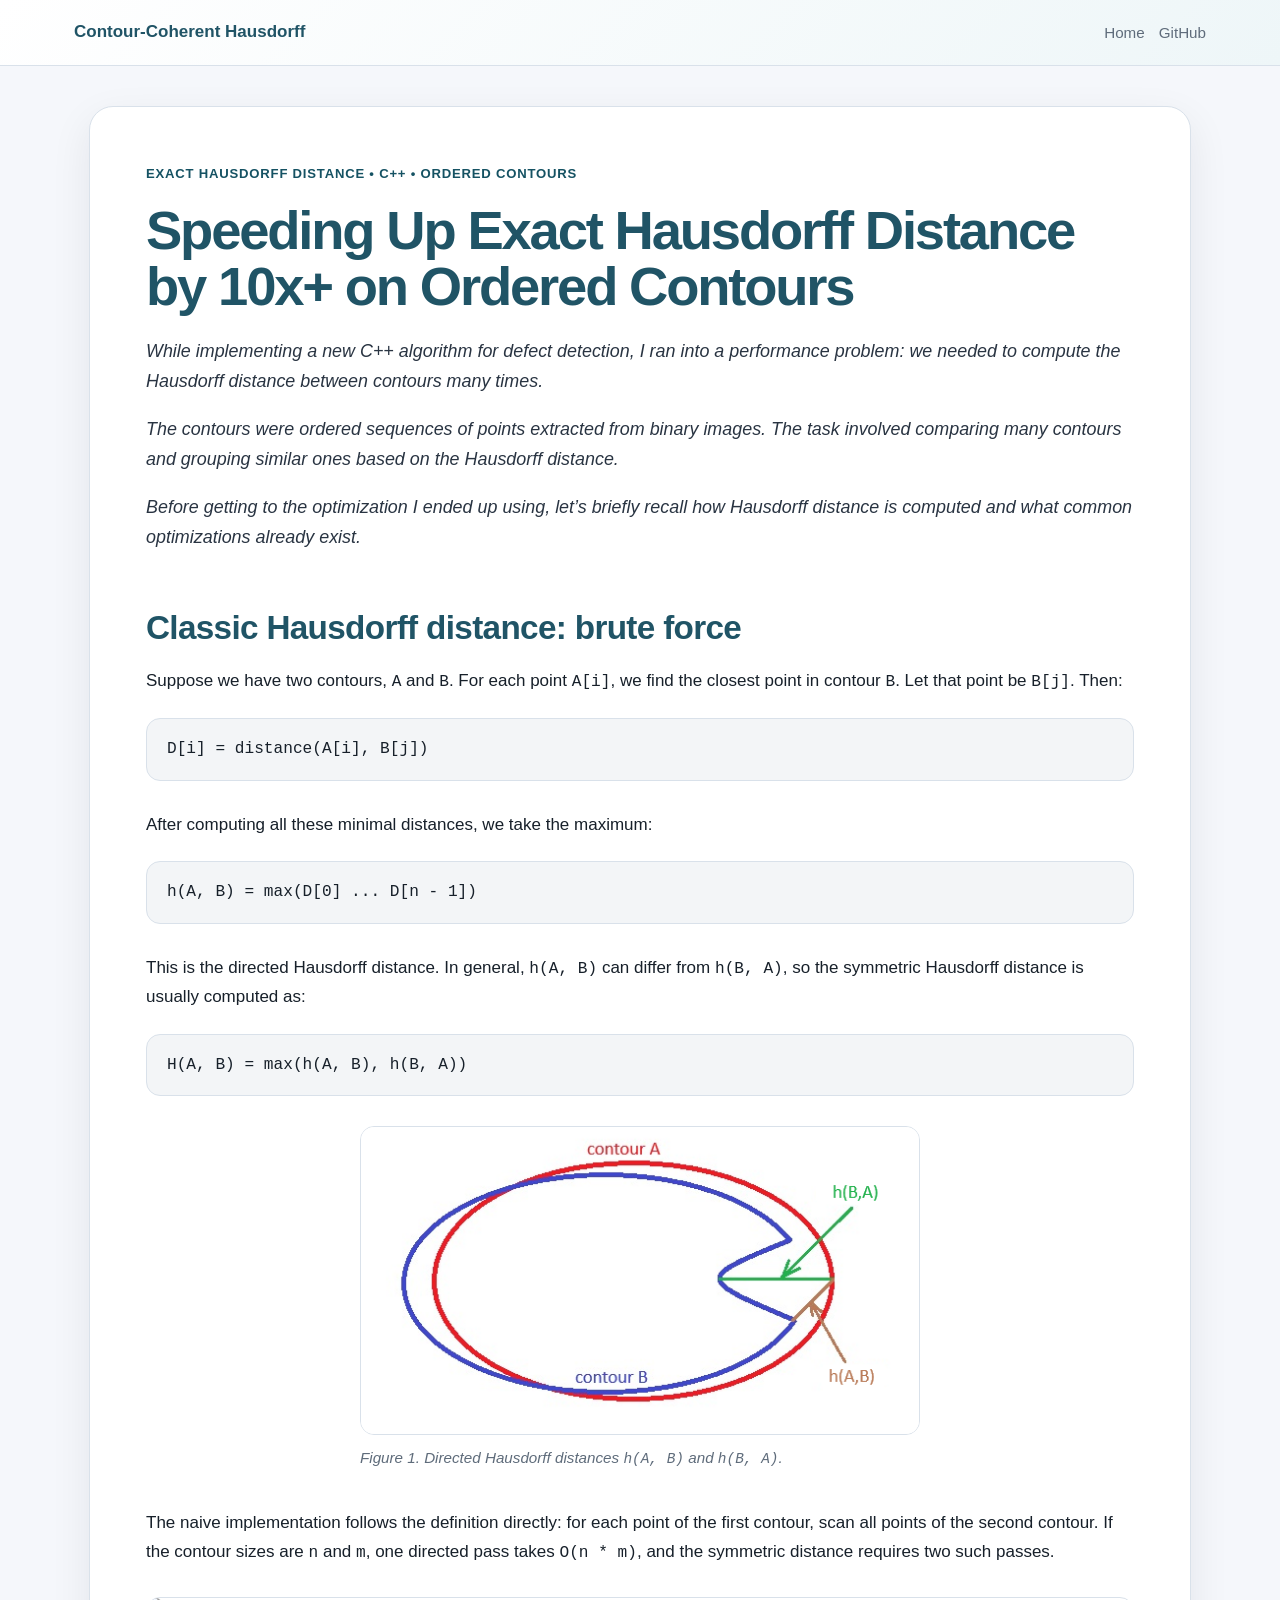
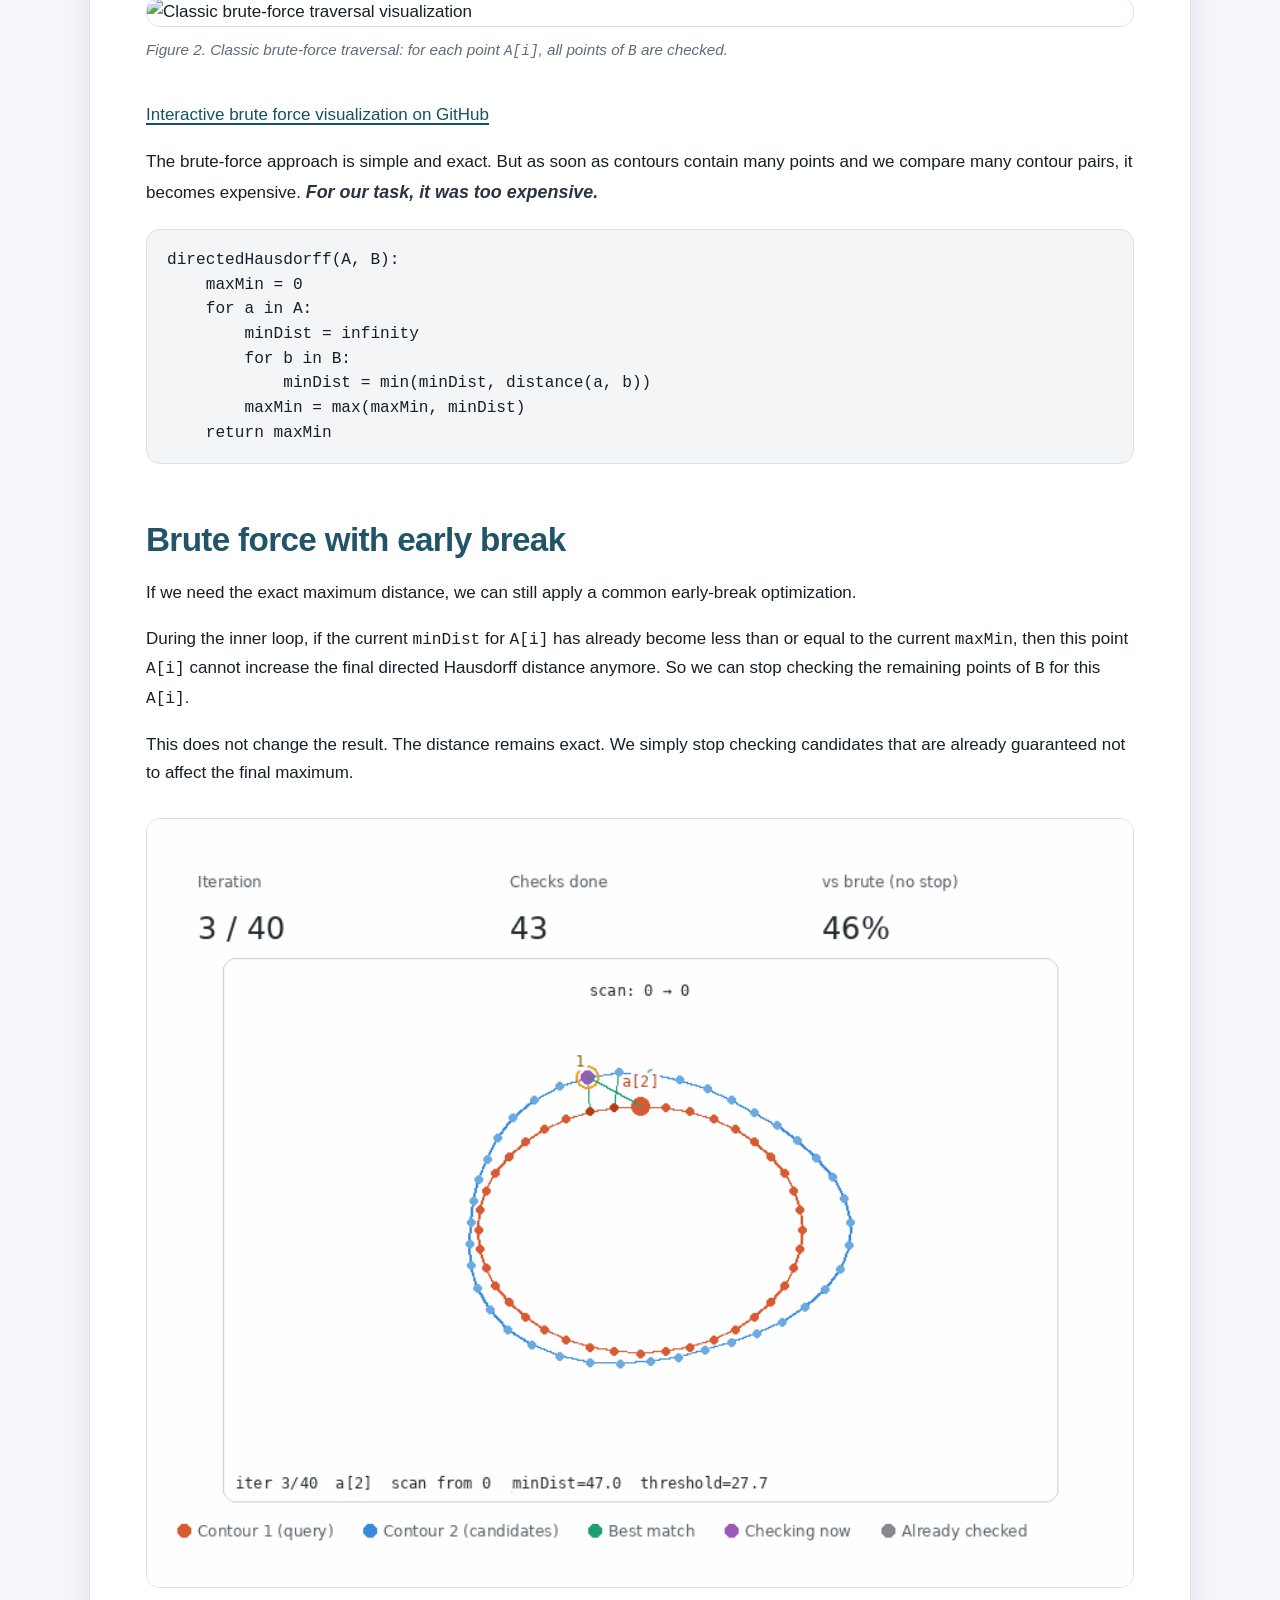
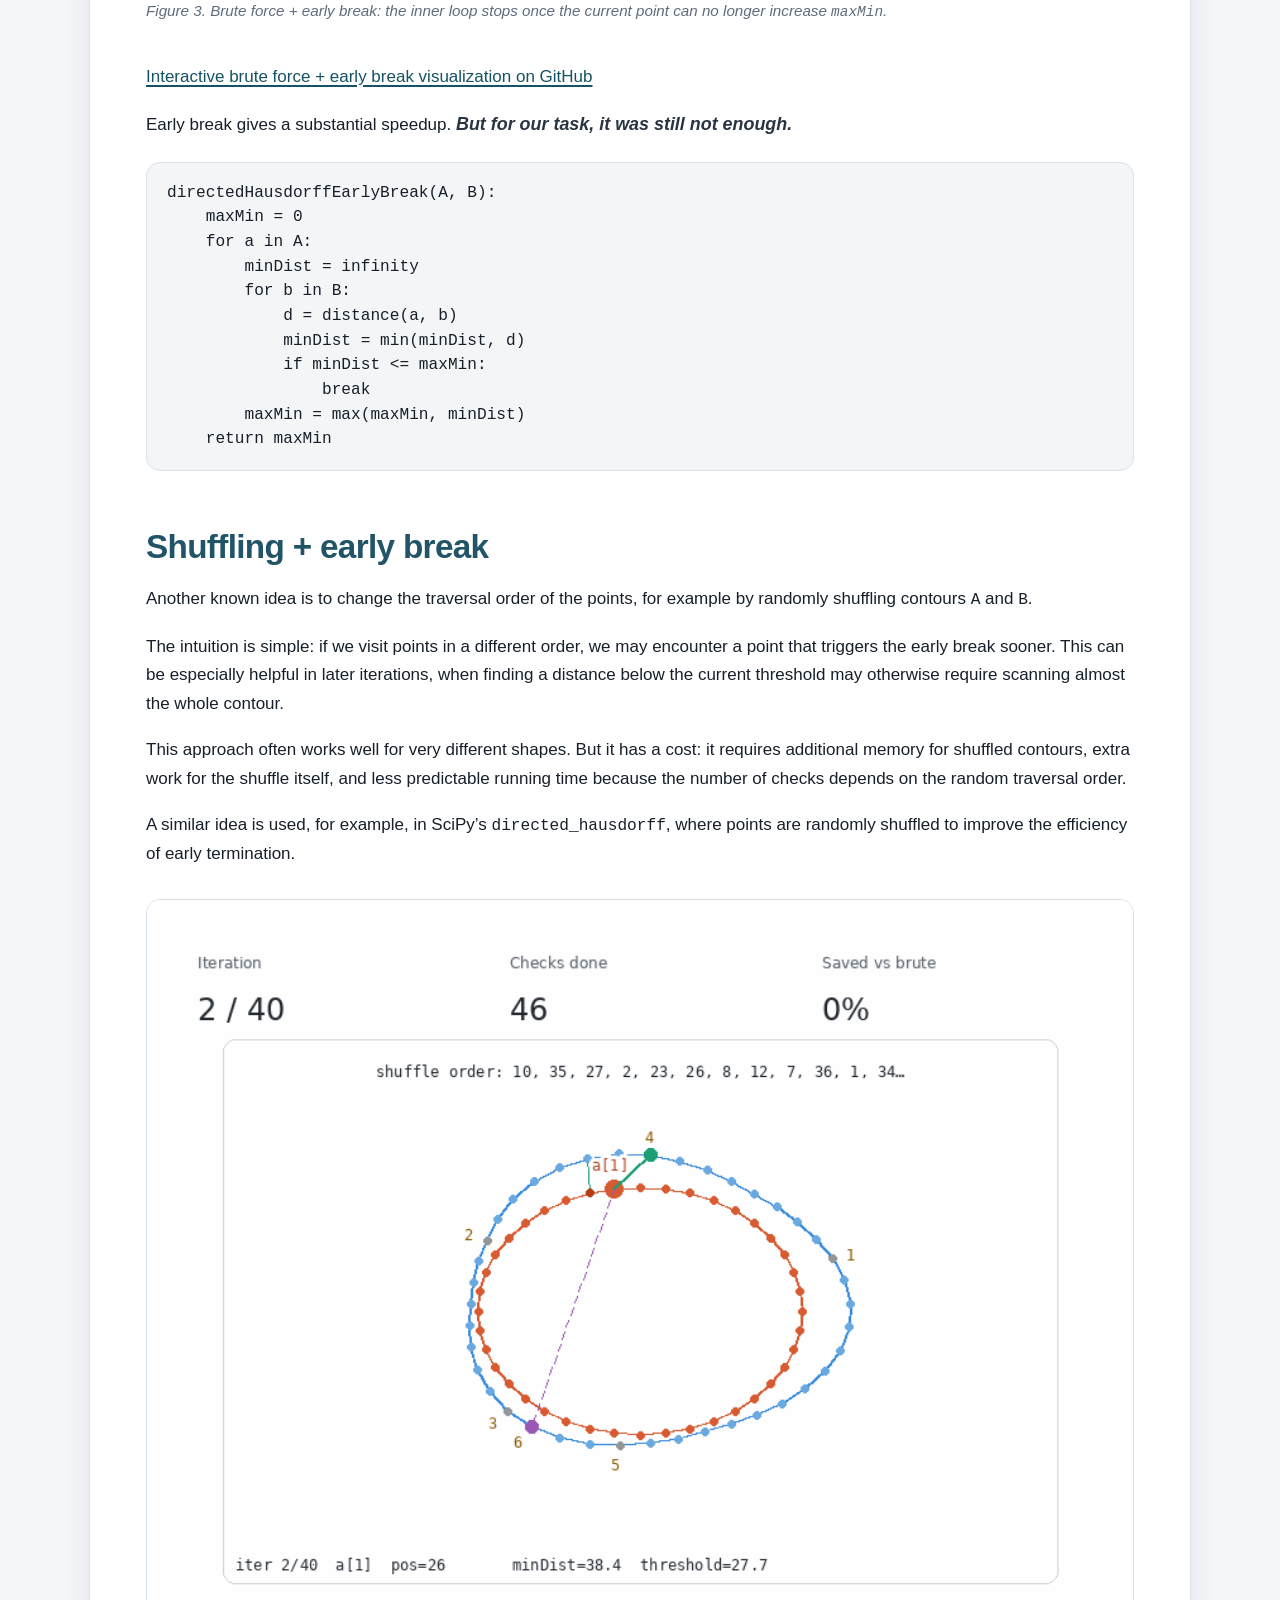
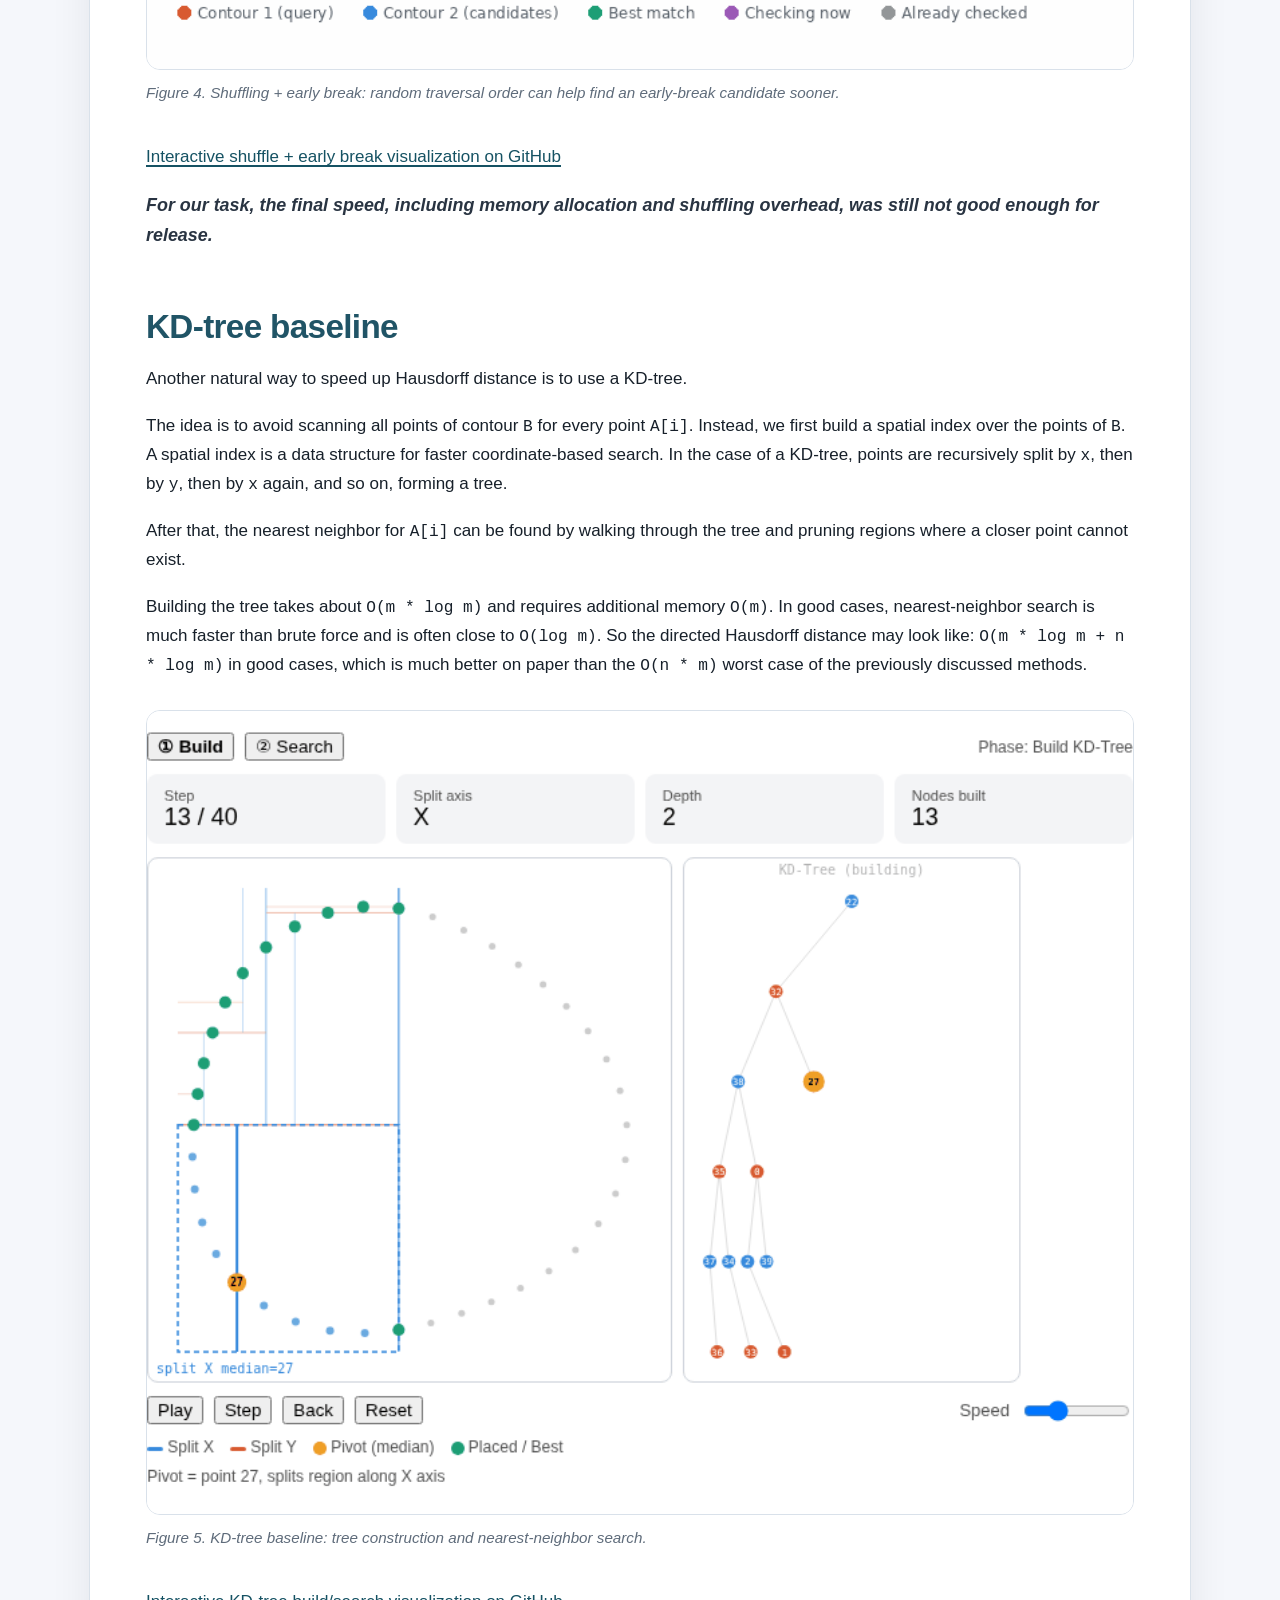
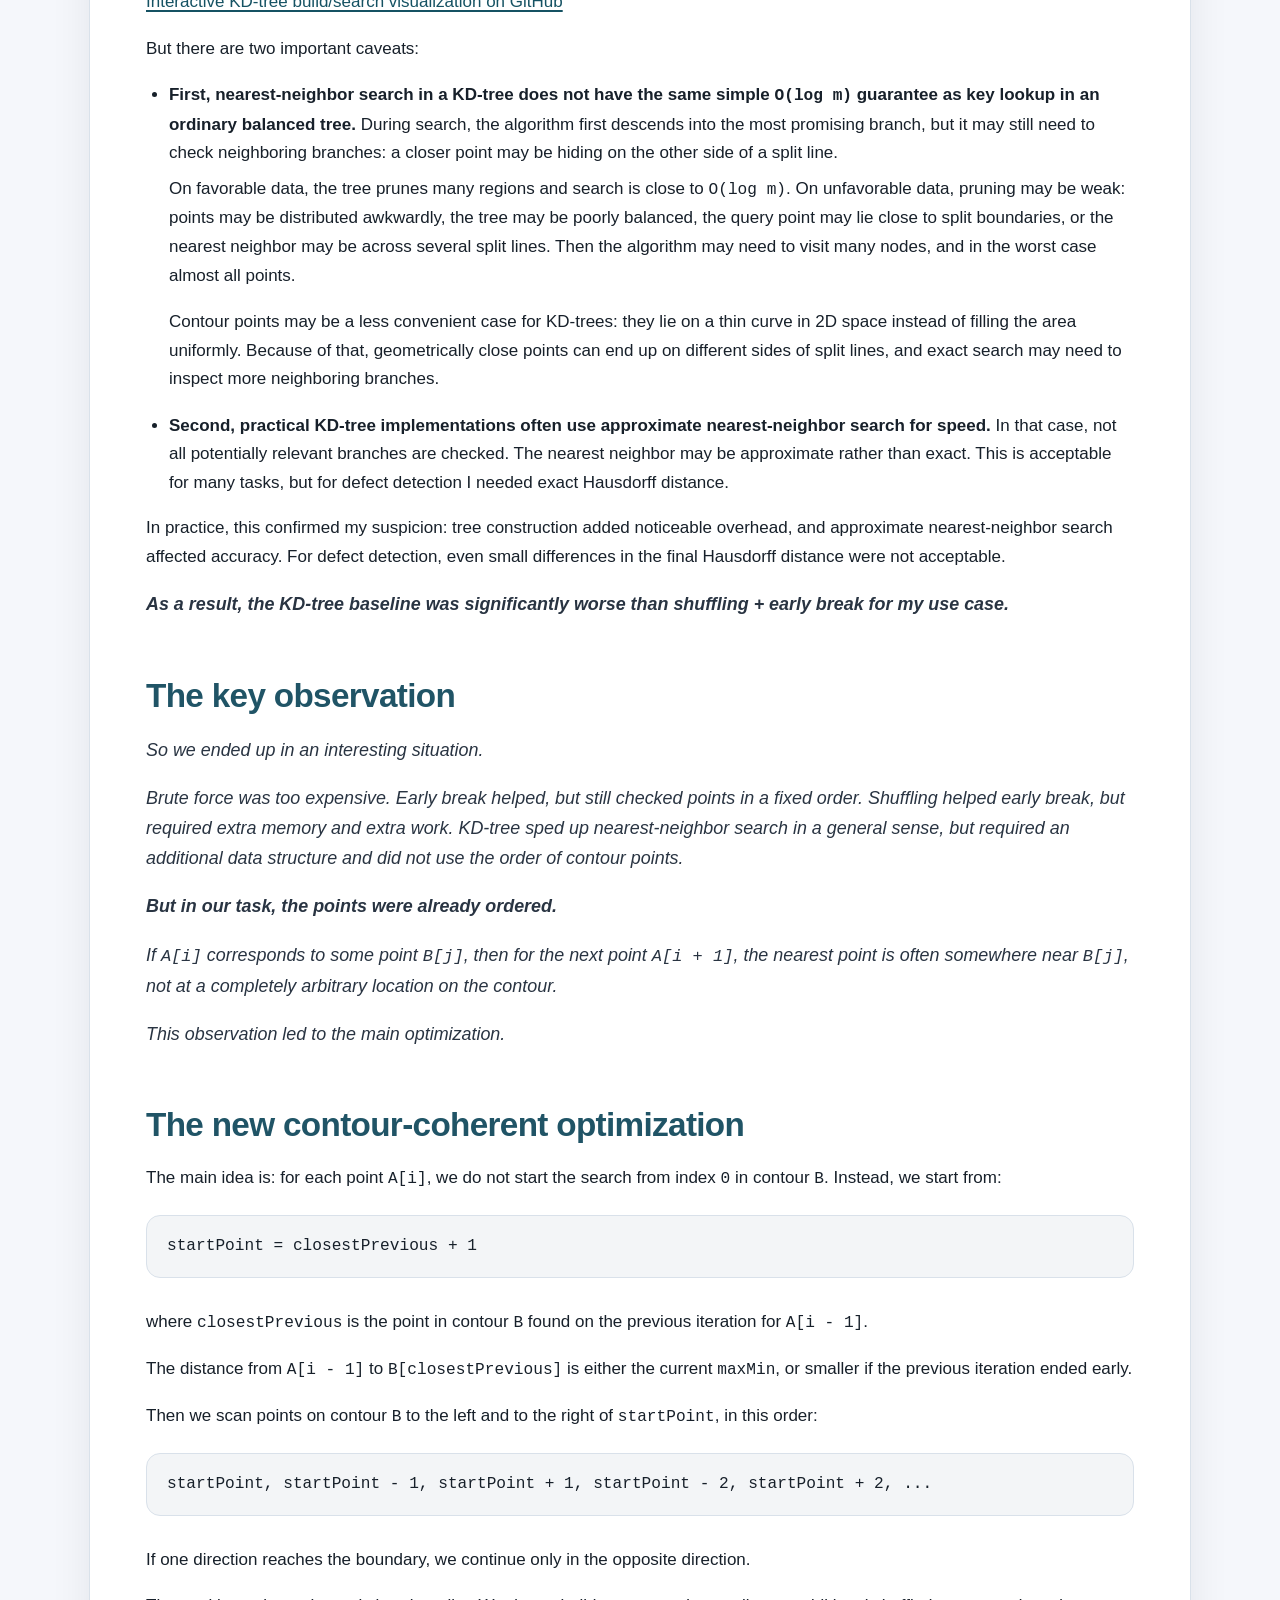
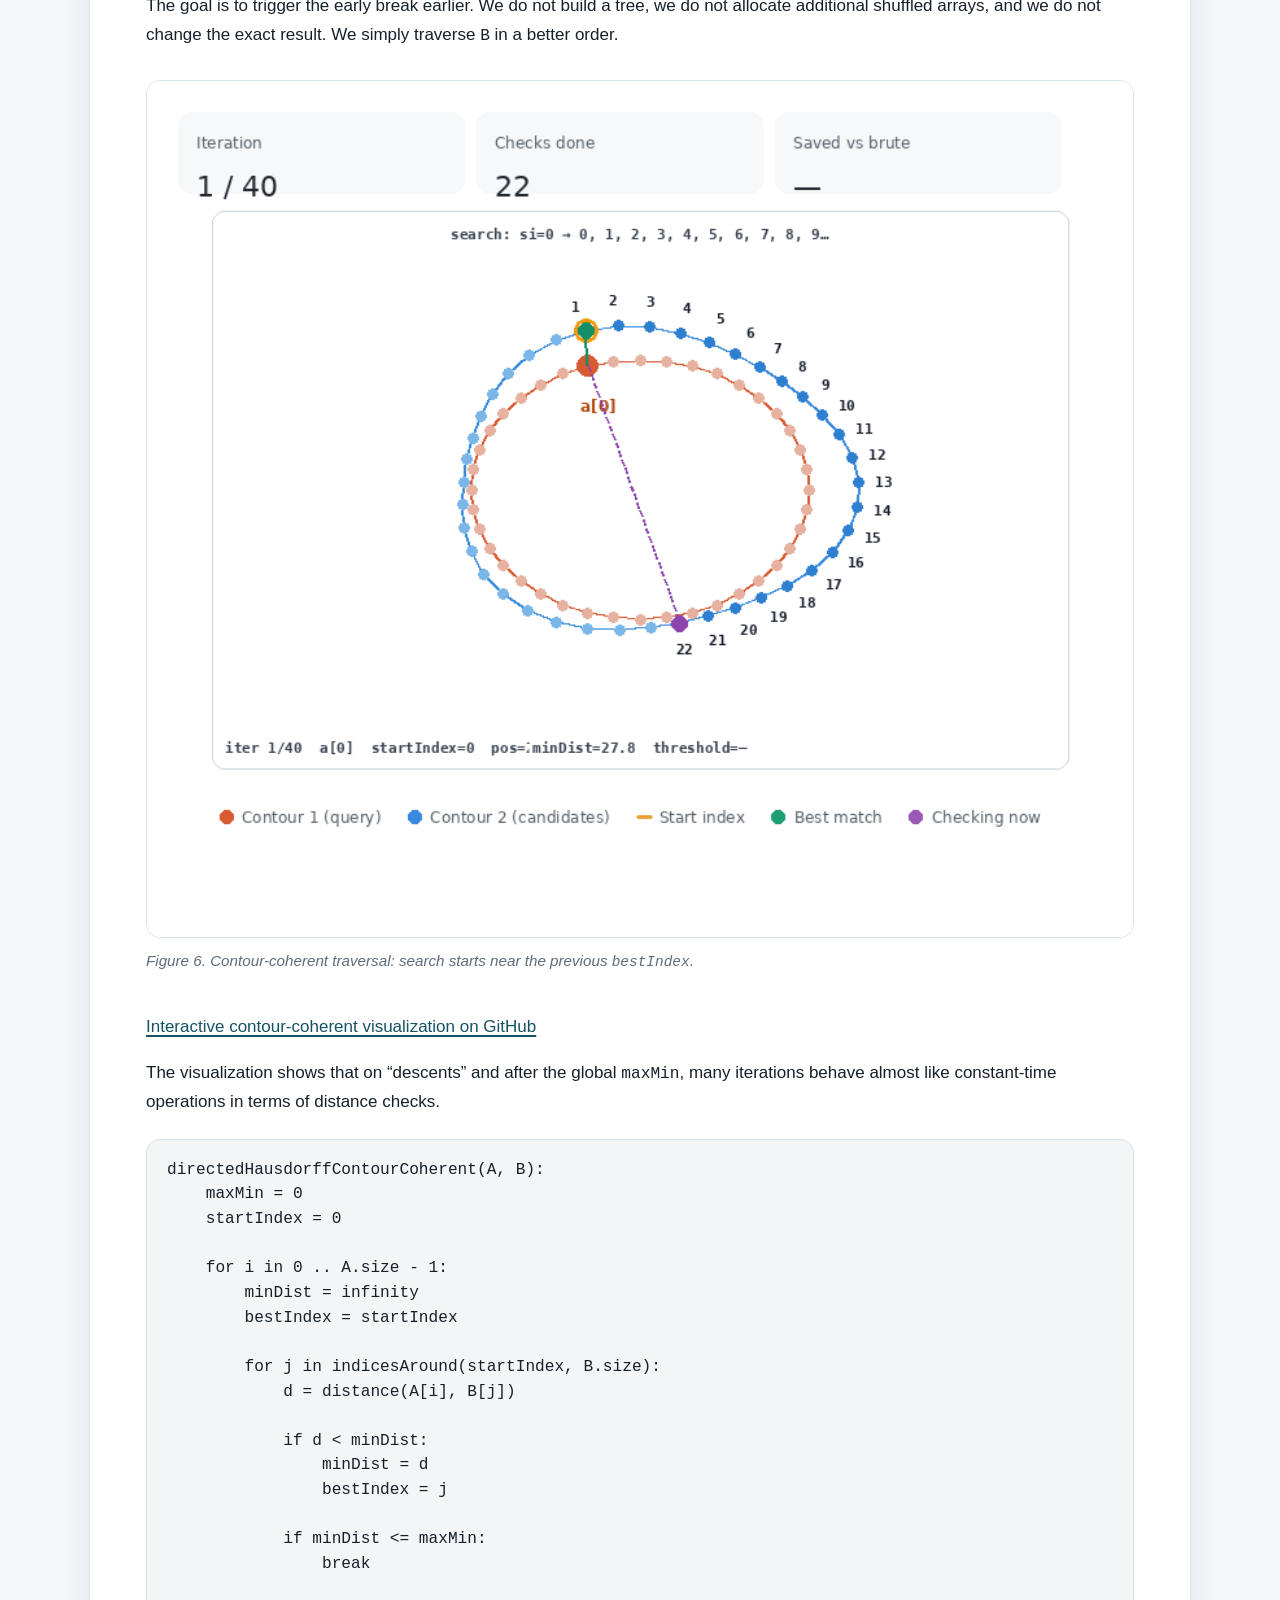
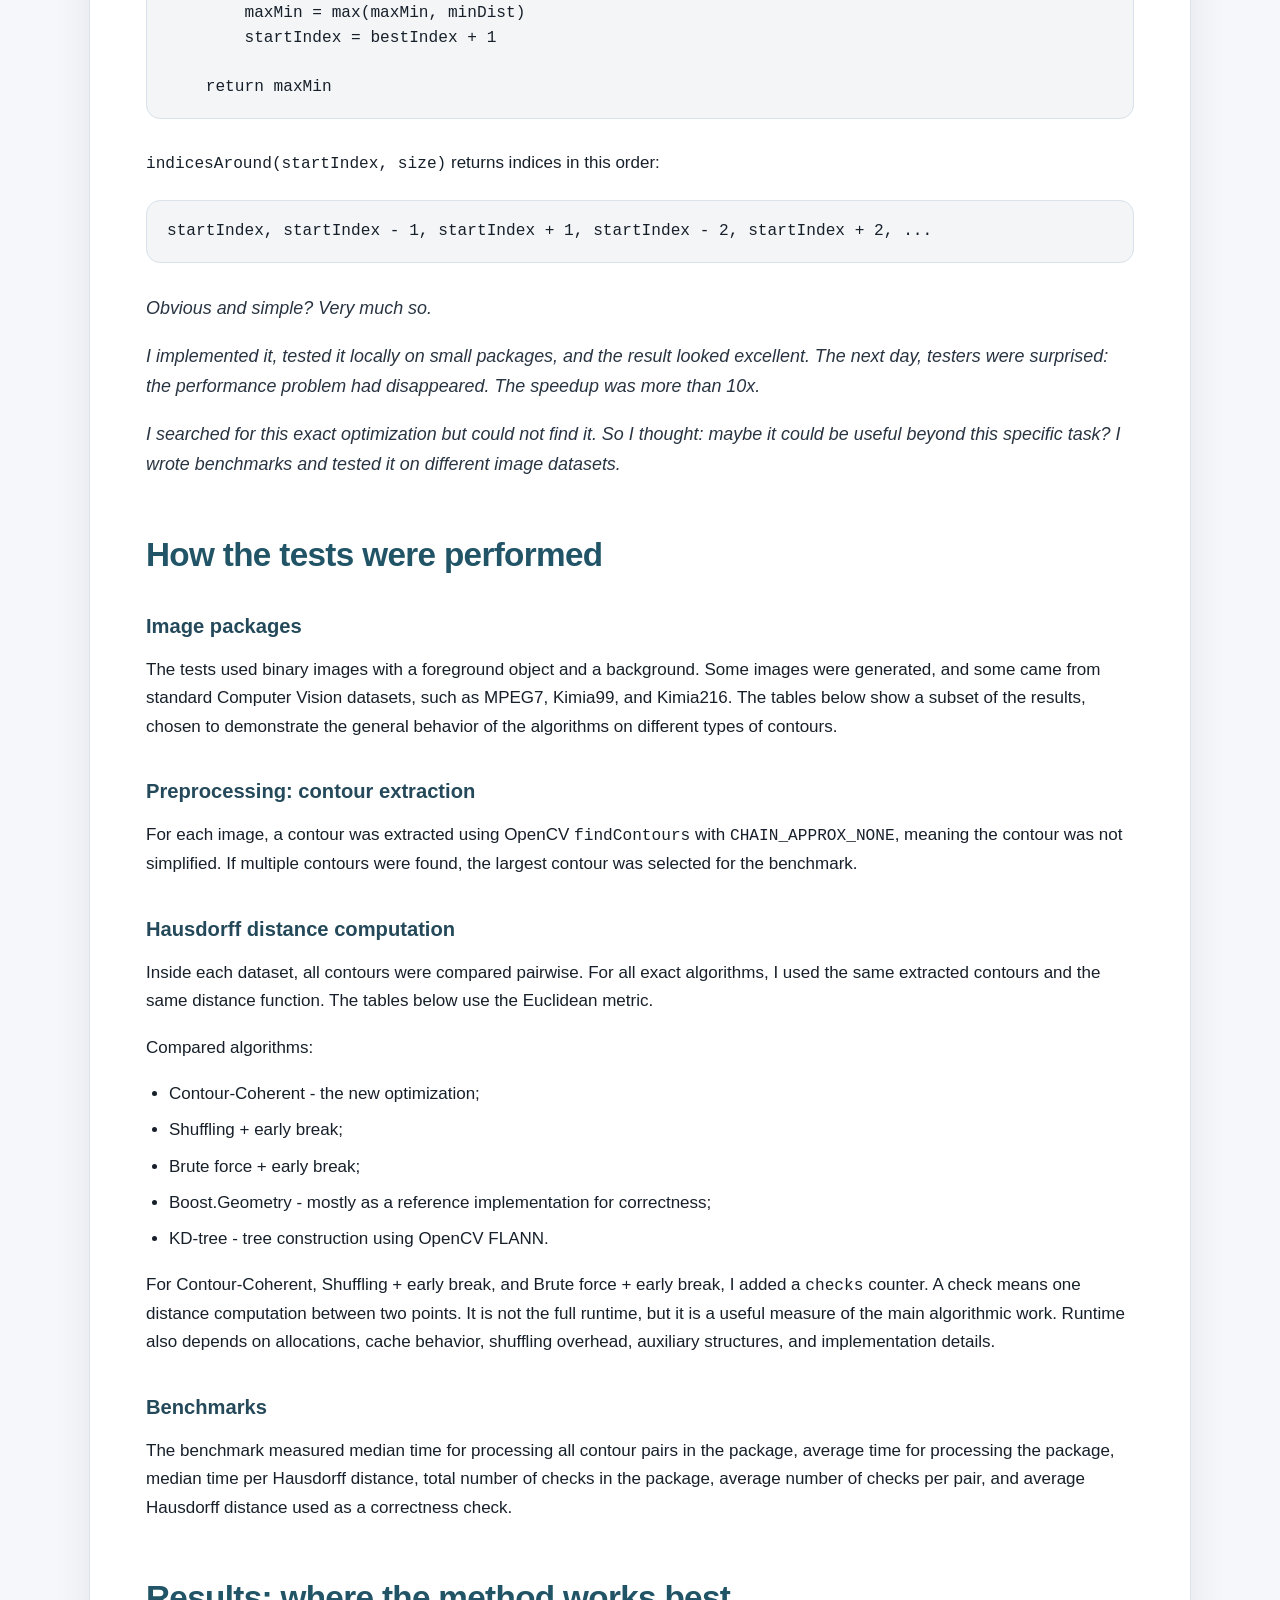
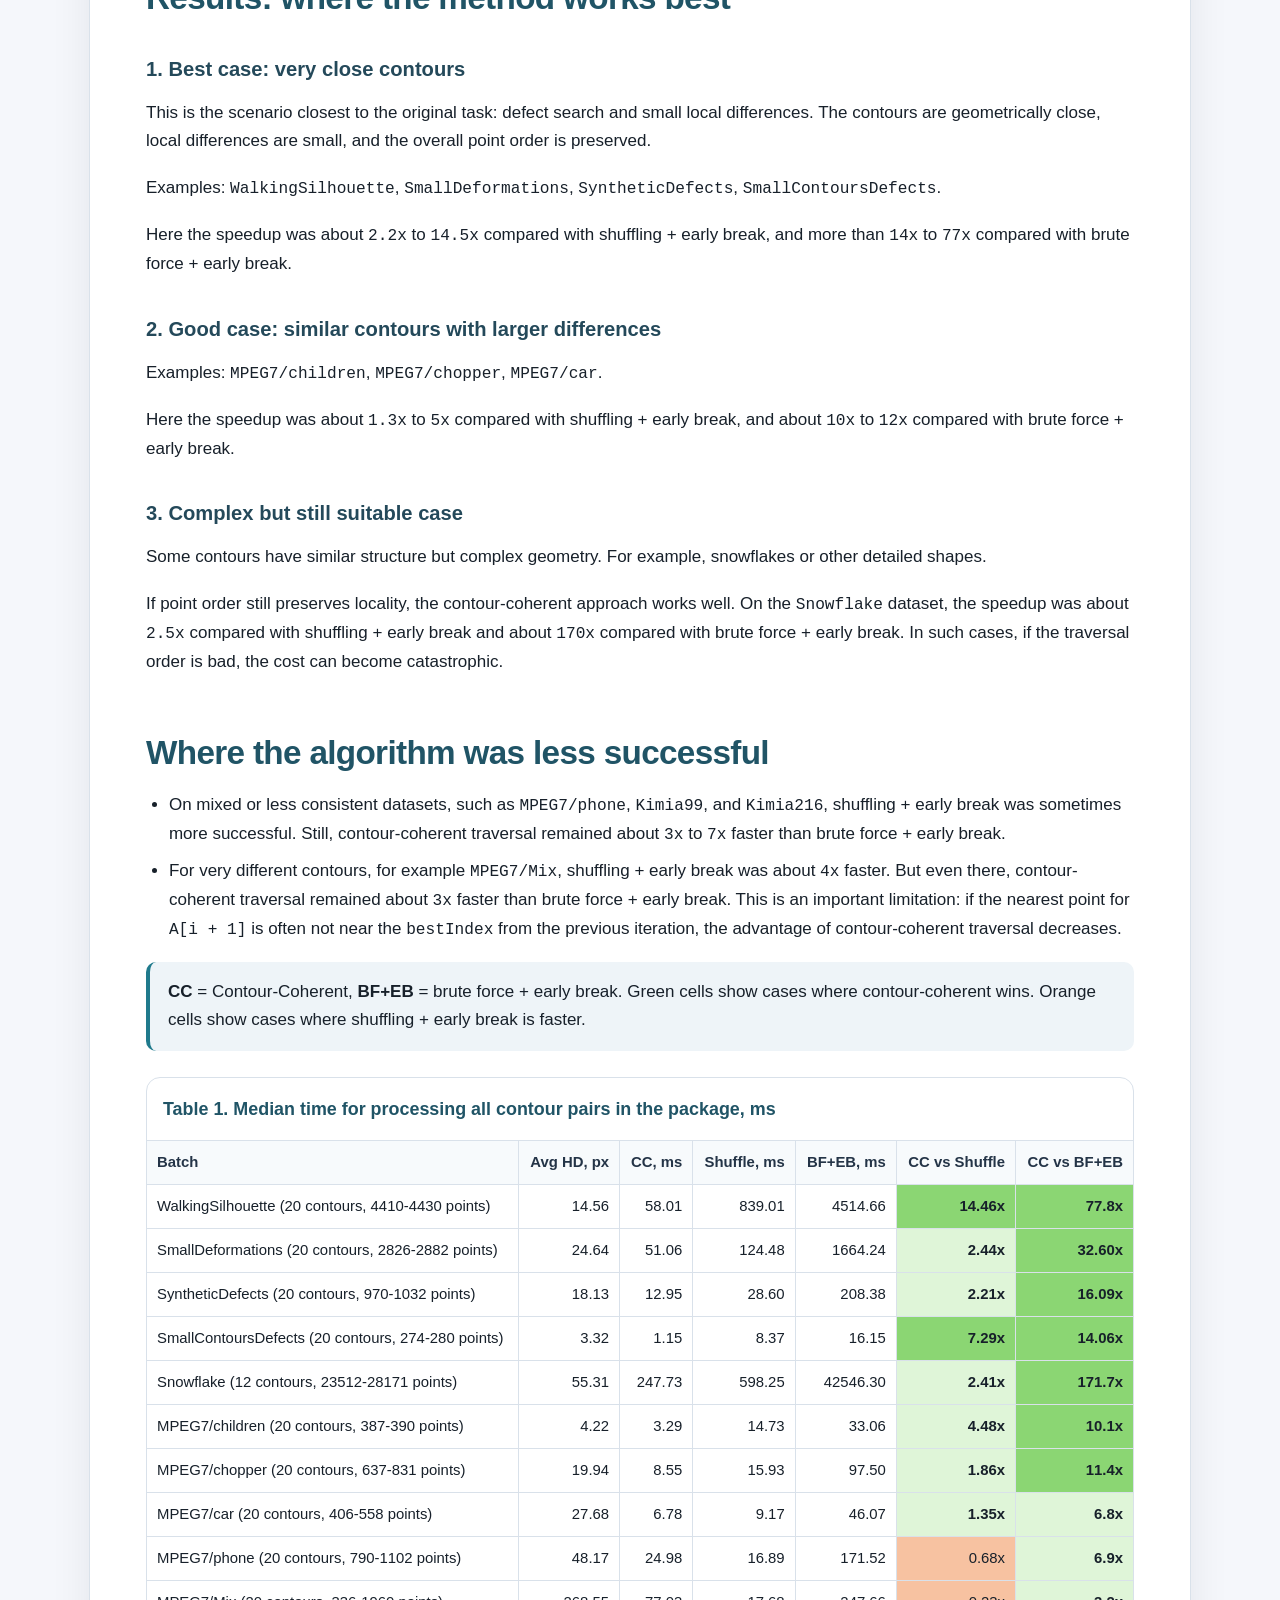
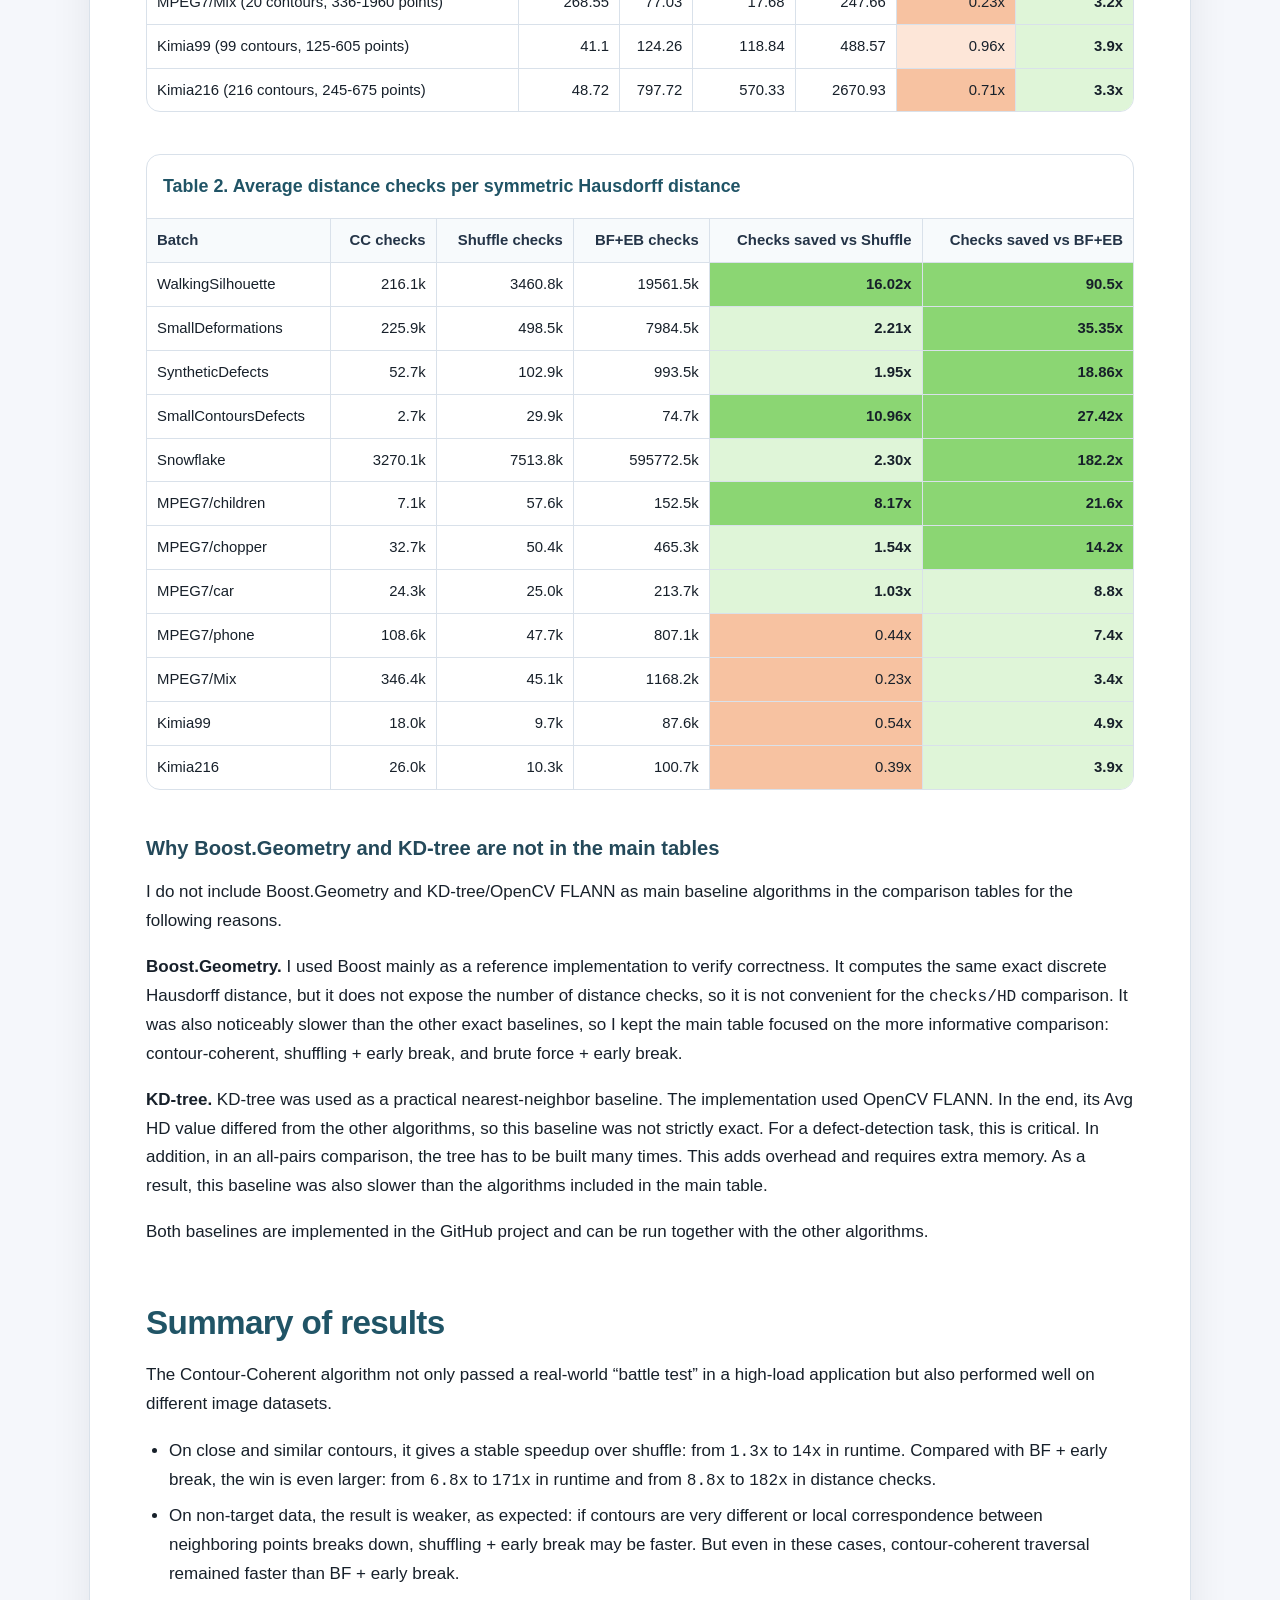
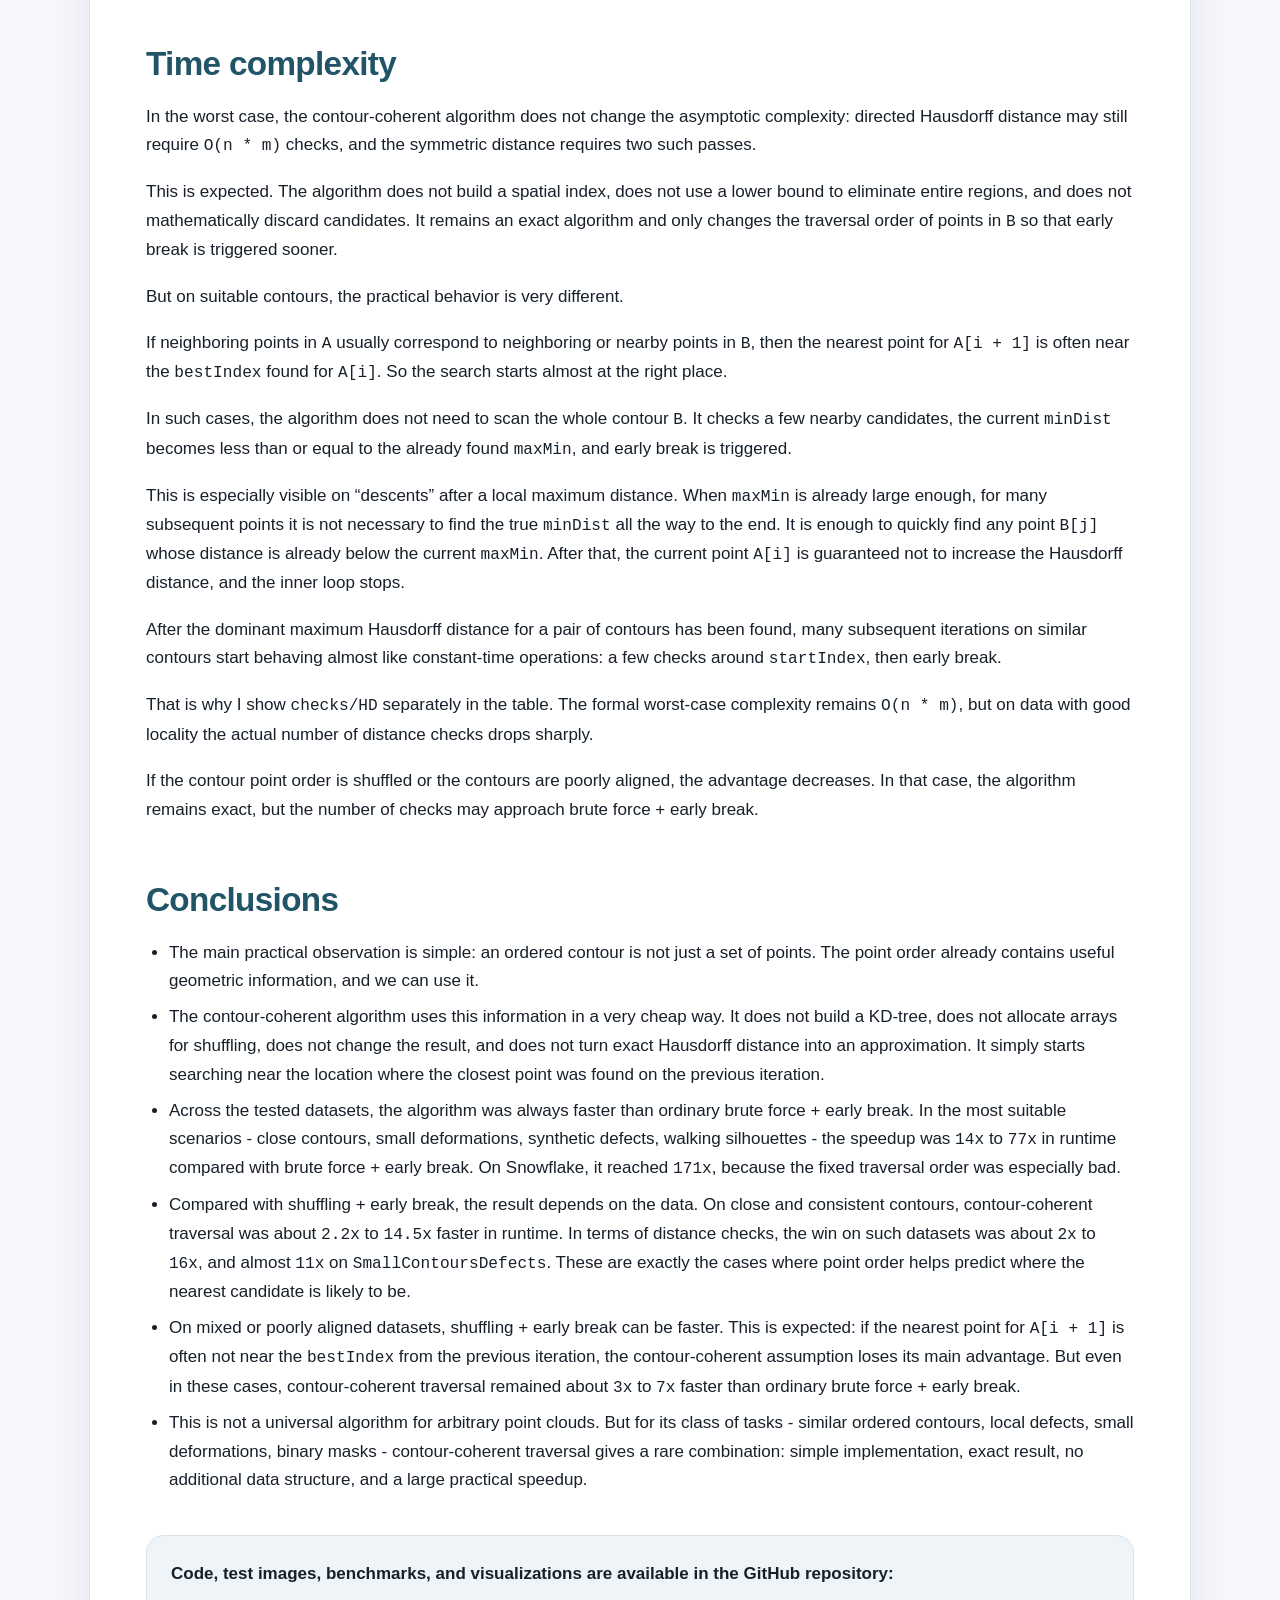
==== docs/article.html @ 0691a79a "Add GitHub Pages article" ====
<!doctype html>
<html lang="en">
<head>
  <meta charset="utf-8">
  <meta name="viewport" content="width=device-width, initial-scale=1">
  <title>Speeding Up Exact Hausdorff Distance by 10x+ on Ordered Contours</title>
  <meta name="description" content="A contour-coherent optimization for exact Hausdorff distance on ordered contours.">
  <link rel="stylesheet" href="style.css">
</head>
<body>
  <header class="site-header">
    <nav class="nav">
      <a class="brand" href="index.html">Contour-Coherent Hausdorff</a>
      <div class="nav-links">
        <a href="index.html">Home</a>
        <a href="https://github.com/Kate-droid-cpu/contour-coherent-hausdorff">GitHub</a>
      </div>
    </nav>
  </header>

  <main class="container">
    <article class="article">
      <p class="eyebrow">Exact Hausdorff distance • C++ • ordered contours</p>
      <h1>Speeding Up Exact Hausdorff Distance by 10x+ on Ordered Contours</h1>

      <p class="lede">While implementing a new C++ algorithm for defect detection, I ran into a performance problem: we needed to compute the Hausdorff distance between contours many times.</p>

      <p class="lede">The contours were ordered sequences of points extracted from binary images. The task involved comparing many contours and grouping similar ones based on the Hausdorff distance.</pclass="lede">

      <p class="lede">Before getting to the optimization I ended up using, let’s briefly recall how Hausdorff distance is computed and what common optimizations already exist.</p>

      <h2>Classic Hausdorff distance: brute force</h2>

      <p>Suppose we have two contours, <code>A</code> and <code>B</code>. For each point <code>A[i]</code>, we find the closest point in contour <code>B</code>. Let that point be <code>B[j]</code>. Then:</p>

<pre><code>D[i] = distance(A[i], B[j])</code></pre>

      <p>After computing all these minimal distances, we take the maximum:</p>

<pre><code>h(A, B) = max(D[0] ... D[n - 1])</code></pre>

      <p>This is the directed Hausdorff distance. In general, <code>h(A, B)</code> can differ from <code>h(B, A)</code>, so the symmetric Hausdorff distance is usually computed as:</p>

<pre><code>H(A, B) = max(h(A, B), h(B, A))</code></pre>

      <figure class="figure figure-small">
        <img src="images/figure1_directed_hausdorff.png" alt="Directed Hausdorff distances h(A, B) and h(B, A)">
        <figcaption>Figure 1. Directed Hausdorff distances <code>h(A, B)</code> and <code>h(B, A)</code>.</figcaption>
      </figure>

      <p>The naive implementation follows the definition directly: for each point of the first contour, scan all points of the second contour. If the contour sizes are <code>n</code> and <code>m</code>, one directed pass takes <code>O(n * m)</code>, and the symmetric distance requires two such passes.</p>

      <figure class="figure">
        <img src="images/figure2_bruteforce.gif" alt="Classic brute-force traversal visualization">
        <figcaption>Figure 2. Classic brute-force traversal: for each point <code>A[i]</code>, all points of <code>B</code> are checked.</figcaption>
      </figure>

      <p><a href="visualizations/hausdorff_bruteforce_no_stop.html">Interactive brute force visualization on GitHub</a></p>

      <p>The brute-force approach is simple and exact. But as soon as contours contain many points and we compare many contour pairs, it becomes expensive. <strong class="lede">For our task, it was too expensive.</strong class="lede"></p>

<pre><code>directedHausdorff(A, B):
    maxMin = 0
    for a in A:
        minDist = infinity
        for b in B:
            minDist = min(minDist, distance(a, b))
        maxMin = max(maxMin, minDist)
    return maxMin</code></pre>

      <h2>Brute force with early break</h2>

      <p>If we need the exact maximum distance, we can still apply a common early-break optimization.</p>

      <p>During the inner loop, if the current <code>minDist</code> for <code>A[i]</code> has already become less than or equal to the current <code>maxMin</code>, then this point <code>A[i]</code> cannot increase the final directed Hausdorff distance anymore. So we can stop checking the remaining points of <code>B</code> for this <code>A[i]</code>.</p>

      <p>This does not change the result. The distance remains exact. We simply stop checking candidates that are already guaranteed not to affect the final maximum.</p>

      <figure class="figure">
        <img src="images/figure3_early_break.gif" alt="Brute force with early break visualization">
        <figcaption>Figure 3. Brute force + early break: the inner loop stops once the current point can no longer increase <code>maxMin</code>.</figcaption>
      </figure>

      <p><a href="visualizations/hausdorff_bruteforce_viz.html">Interactive brute force + early break visualization on GitHub</a></p>

      <p>Early break gives a substantial speedup. <strong class="lede">But for our task, it was still not enough.</strong></p>

<pre><code>directedHausdorffEarlyBreak(A, B):
    maxMin = 0
    for a in A:
        minDist = infinity
        for b in B:
            d = distance(a, b)
            minDist = min(minDist, d)
            if minDist &lt;= maxMin:
                break
        maxMin = max(maxMin, minDist)
    return maxMin</code></pre>

      <h2>Shuffling + early break</h2>

      <p>Another known idea is to change the traversal order of the points, for example by randomly shuffling contours <code>A</code> and <code>B</code>.</p>

      <p>The intuition is simple: if we visit points in a different order, we may encounter a point that triggers the early break sooner. This can be especially helpful in later iterations, when finding a distance below the current threshold may otherwise require scanning almost the whole contour.</p>

      <p>This approach often works well for very different shapes. But it has a cost: it requires additional memory for shuffled contours, extra work for the shuffle itself, and less predictable running time because the number of checks depends on the random traversal order.</p>

      <p>A similar idea is used, for example, in SciPy’s <code>directed_hausdorff</code>, where points are randomly shuffled to improve the efficiency of early termination.</p>

      <figure class="figure">
        <img src="images/figure4_shuffle_early_break.gif" alt="Shuffling with early break visualization">
        <figcaption>Figure 4. Shuffling + early break: random traversal order can help find an early-break candidate sooner.</figcaption>
      </figure>

      <p><a href="visualizations/hausdorff_shuffle_early_stop.html">Interactive shuffle + early break visualization on GitHub</a></p>

      <p><strong class="lede">For our task, the final speed, including memory allocation and shuffling overhead, was still not good enough for release.</strong class="lede"></p>

      <h2>KD-tree baseline</h2>

      <p>Another natural way to speed up Hausdorff distance is to use a KD-tree.</p>

      <p>The idea is to avoid scanning all points of contour <code>B</code> for every point <code>A[i]</code>. Instead, we first build a spatial index over the points of <code>B</code>. A spatial index is a data structure for faster coordinate-based search. In the case of a KD-tree, points are recursively split by <code>x</code>, then by <code>y</code>, then by <code>x</code> again, and so on, forming a tree.</p>

      <p>After that, the nearest neighbor for <code>A[i]</code> can be found by walking through the tree and pruning regions where a closer point cannot exist.</p>

      <p>
          Building the tree takes about <code>O(m * log m)</code> and requires additional memory <code>O(m)</code>. In good cases, nearest-neighbor search is much faster than brute force and is often close to <code>O(log m)</code>. So the directed Hausdorff distance may look like:

          <code>O(m * log m + n * log m)</code> in good cases, which is much better on paper than the <code>O(n * m)</code> worst case of the previously discussed methods.
      </p>

      <figure class="figure">
        <img src="images/figure5_kdtree.gif" alt="KD-tree baseline visualization">
        <figcaption>Figure 5. KD-tree baseline: tree construction and nearest-neighbor search.</figcaption>
      </figure>

      <p><a href="visualizations/kdtree_contour_build_search.html">Interactive KD-tree build/search visualization on GitHub</a></p>

      <p>But there are two important caveats:</p>

      <ul>
        <li><strong>First, nearest-neighbor search in a KD-tree does not have the same simple <code>O(log m)</code> guarantee as key lookup in an ordinary balanced tree.</strong> During search, the algorithm first descends into the most promising branch, but it may still need to check neighboring branches: a closer point may be hiding on the other side of a split line.</li>
        <p>On favorable data, the tree prunes many regions and search is close to <code>O(log m)</code>. On unfavorable data, pruning may be weak: points may be distributed awkwardly, the tree may be poorly balanced, the query point may lie close to split boundaries, or the nearest neighbor may be across several split lines. Then the algorithm may need to visit many nodes, and in the worst case almost all points.</p>
        <p>Contour points may be a less convenient case for KD-trees: they lie on a thin curve in 2D space instead of filling the area uniformly. Because of that, geometrically close points can end up on different sides of split lines, and exact search may need to inspect more neighboring branches.</p>
<li><strong>Second, practical KD-tree implementations often use approximate nearest-neighbor search for speed.</strong> In that case, not all potentially relevant branches are checked. The nearest neighbor may be approximate rather than exact. This is acceptable for many tasks, but for defect detection I needed exact Hausdorff distance.</li>
      </ul>

      <p>In practice, this confirmed my suspicion: tree construction added noticeable overhead, and approximate nearest-neighbor search affected accuracy. For defect detection, even small differences in the final Hausdorff distance were not acceptable.</p>

      <strong class="lede"> As a result, the KD-tree baseline was significantly worse than shuffling + early break for my use case.</strong>

          <h2>The key observation</h2>

          <p class="lede">So we ended up in an interesting situation.</p>

          <p class="lede">Brute force was too expensive. Early break helped, but still checked points in a fixed order. Shuffling helped early break, but required extra memory and extra work. KD-tree sped up nearest-neighbor search in a general sense, but required an additional data structure and did not use the order of contour points.</p>

          <p><strong class="lede">But in our task, the points were already ordered.</strong></p>

          <p class="lede">If <code>A[i]</code> corresponds to some point <code>B[j]</code>, then for the next point <code>A[i + 1]</code>, the nearest point is often somewhere near <code>B[j]</code>, not at a completely arbitrary location on the contour.</p>

          <p class="lede">This observation led to the main optimization.</p>

          <h2>The new contour-coherent optimization</h2>

          <p>The main idea is: for each point <code>A[i]</code>, we do not start the search from index <code>0</code> in contour <code>B</code>. Instead, we start from:</p>

<pre><code>startPoint = closestPrevious + 1</code></pre>

          <p>where <code>closestPrevious</code> is the point in contour <code>B</code> found on the previous iteration for <code>A[i - 1]</code>.</p>

          <p>The distance from <code>A[i - 1]</code> to <code>B[closestPrevious]</code> is either the current <code>maxMin</code>, or smaller if the previous iteration ended early.</p>

          <p>Then we scan points on contour <code>B</code> to the left and to the right of <code>startPoint</code>, in this order:</p>

<pre><code>startPoint, startPoint - 1, startPoint + 1, startPoint - 2, startPoint + 2, ...</code></pre>

          <p>If one direction reaches the boundary, we continue only in the opposite direction.</p>

          <p>The goal is to trigger the early break earlier. We do not build a tree, we do not allocate additional shuffled arrays, and we do not change the exact result. We simply traverse <code>B</code> in a better order.</p>

          <figure class="figure">
              <img src="images/figure6_contour_coherent.gif" alt="Contour-coherent traversal visualization">
              <figcaption>Figure 6. Contour-coherent traversal: search starts near the previous <code>bestIndex</code>.</figcaption>
          </figure>

          <p><a href="visualizations/contour_coherent_search.html">Interactive contour-coherent visualization on GitHub</a></p>

          <p>The visualization shows that on “descents” and after the global <code>maxMin</code>, many iterations behave almost like constant-time operations in terms of distance checks.</p>

<pre><code>directedHausdorffContourCoherent(A, B):
    maxMin = 0
    startIndex = 0

    for i in 0 .. A.size - 1:
        minDist = infinity
        bestIndex = startIndex

        for j in indicesAround(startIndex, B.size):
            d = distance(A[i], B[j])

            if d &lt; minDist:
                minDist = d
                bestIndex = j

            if minDist &lt;= maxMin:
                break

        maxMin = max(maxMin, minDist)
        startIndex = bestIndex + 1

    return maxMin</code></pre>

          <p><code>indicesAround(startIndex, size)</code> returns indices in this order:</p>

<pre><code>startIndex, startIndex - 1, startIndex + 1, startIndex - 2, startIndex + 2, ...</code></pre>

          <p class="lede">Obvious and simple? Very much so.</p>

          <p class="lede">I implemented it, tested it locally on small packages, and the result looked excellent. The next day, testers were surprised: the performance problem had disappeared. The speedup was more than 10x.</p>

          <p class="lede">I searched for this exact optimization but could not find it. So I thought: maybe it could be useful beyond this specific task? I wrote benchmarks and tested it on different image datasets.</p>

          <h2>How the tests were performed</h2>

          <h3>Image packages</h3>
          <p>The tests used binary images with a foreground object and a background. Some images were generated, and some came from standard Computer Vision datasets, such as MPEG7, Kimia99, and Kimia216. The tables below show a subset of the results, chosen to demonstrate the general behavior of the algorithms on different types of contours.</p>

          <h3>Preprocessing: contour extraction</h3>
          <p>For each image, a contour was extracted using OpenCV <code>findContours</code> with <code>CHAIN_APPROX_NONE</code>, meaning the contour was not simplified. If multiple contours were found, the largest contour was selected for the benchmark.</p>

          <h3>Hausdorff distance computation</h3>
          <p>Inside each dataset, all contours were compared pairwise. For all exact algorithms, I used the same extracted contours and the same distance function. The tables below use the Euclidean metric.</p>

          <p>Compared algorithms:</p>
          <ul>
              <li>Contour-Coherent - the new optimization;</li>
              <li>Shuffling + early break;</li>
              <li>Brute force + early break;</li>
              <li>Boost.Geometry - mostly as a reference implementation for correctness;</li>
              <li>KD-tree - tree construction using OpenCV FLANN.</li>
          </ul>

          <p>For Contour-Coherent, Shuffling + early break, and Brute force + early break, I added a <code>checks</code> counter. A check means one distance computation between two points. It is not the full runtime, but it is a useful measure of the main algorithmic work. Runtime also depends on allocations, cache behavior, shuffling overhead, auxiliary structures, and implementation details.</p>

          <h3>Benchmarks</h3>
          <p>The benchmark measured median time for processing all contour pairs in the package, average time for processing the package, median time per Hausdorff distance, total number of checks in the package, average number of checks per pair, and average Hausdorff distance used as a correctness check.</p>

          <h2>Results: where the method works best</h2>

          <h3>1. Best case: very close contours</h3>
          <p>This is the scenario closest to the original task: defect search and small local differences. The contours are geometrically close, local differences are small, and the overall point order is preserved.</p>
          <p>Examples: <code>WalkingSilhouette</code>, <code>SmallDeformations</code>, <code>SyntheticDefects</code>, <code>SmallContoursDefects</code>.</p>
          <p>Here the speedup was about <code>2.2x</code> to <code>14.5x</code> compared with shuffling + early break, and more than <code>14x</code> to <code>77x</code> compared with brute force + early break.</p>

          <h3>2. Good case: similar contours with larger differences</h3>
          <p>Examples: <code>MPEG7/children</code>, <code>MPEG7/chopper</code>, <code>MPEG7/car</code>.</p>
          <p>Here the speedup was about <code>1.3x</code> to <code>5x</code> compared with shuffling + early break, and about <code>10x</code> to <code>12x</code> compared with brute force + early break.</p>

          <h3>3. Complex but still suitable case</h3>
          <p>Some contours have similar structure but complex geometry. For example, snowflakes or other detailed shapes.</p>
          <p>If point order still preserves locality, the contour-coherent approach works well. On the <code>Snowflake</code> dataset, the speedup was about <code>2.5x</code> compared with shuffling + early break and about <code>170x</code> compared with brute force + early break. In such cases, if the traversal order is bad, the cost can become catastrophic.</p>

          <h2>Where the algorithm was less successful</h2>

          <ul>
              <li>On mixed or less consistent datasets, such as <code>MPEG7/phone</code>, <code>Kimia99</code>, and <code>Kimia216</code>, shuffling + early break was sometimes more successful. Still, contour-coherent traversal remained about <code>3x</code> to <code>7x</code> faster than brute force + early break.</li>
              <li>For very different contours, for example <code>MPEG7/Mix</code>, shuffling + early break was about <code>4x</code> faster. But even there, contour-coherent traversal remained about <code>3x</code> faster than brute force + early break. This is an important limitation: if the nearest point for <code>A[i + 1]</code> is often not near the <code>bestIndex</code> from the previous iteration, the advantage of contour-coherent traversal decreases.</li>
          </ul>

          <p class="note"><strong>CC</strong> = Contour-Coherent, <strong>BF+EB</strong> = brute force + early break. Green cells show cases where contour-coherent wins. Orange cells show cases where shuffling + early break is faster.</p>

          <div class="table-wrap">
              <table>
                  <caption>Table 1. Median time for processing all contour pairs in the package, ms</caption>
                  <thead>
                      <tr>
                          <th>Batch</th>
                          <th class="num">Avg HD, px</th>
                          <th class="num">CC, ms</th>
                          <th class="num">Shuffle, ms</th>
                          <th class="num">BF+EB, ms</th>
                          <th class="num">CC vs Shuffle</th>
                          <th class="num">CC vs BF+EB</th>
                      </tr>
                  </thead>
                  <tbody>

                      <tr>
                          <td>WalkingSilhouette (20 contours, 4410-4430 points)</td>
                          <td class="num">14.56</td>
                          <td class="num">58.01</td>
                          <td class="num">839.01</td>
                          <td class="num">4514.66</td>
                          <td class="num win-strong">14.46x</td>
                          <td class="num win-strong">77.8x</td>
                      </tr>

                      <tr>
                          <td>SmallDeformations (20 contours, 2826-2882 points)</td>
                          <td class="num">24.64</td>
                          <td class="num">51.06</td>
                          <td class="num">124.48</td>
                          <td class="num">1664.24</td>
                          <td class="num win">2.44x</td>
                          <td class="num win-strong">32.60x</td>
                      </tr>

                      <tr>
                          <td>SyntheticDefects (20 contours, 970-1032 points)</td>
                          <td class="num">18.13</td>
                          <td class="num">12.95</td>
                          <td class="num">28.60</td>
                          <td class="num">208.38</td>
                          <td class="num win">2.21x</td>
                          <td class="num win-strong">16.09x</td>
                      </tr>

                      <tr>
                          <td>SmallContoursDefects (20 contours, 274-280 points)</td>
                          <td class="num">3.32</td>
                          <td class="num">1.15</td>
                          <td class="num">8.37</td>
                          <td class="num">16.15</td>
                          <td class="num win-strong">7.29x</td>
                          <td class="num win-strong">14.06x</td>
                      </tr>

                      <tr>
                          <td>Snowflake (12 contours, 23512-28171 points)</td>
                          <td class="num">55.31</td>
                          <td class="num">247.73</td>
                          <td class="num">598.25</td>
                          <td class="num">42546.30</td>
                          <td class="num win">2.41x</td>
                          <td class="num win-strong">171.7x</td>
                      </tr>

                      <tr>
                          <td>MPEG7/children (20 contours, 387-390 points)</td>
                          <td class="num">4.22</td>
                          <td class="num">3.29</td>
                          <td class="num">14.73</td>
                          <td class="num">33.06</td>
                          <td class="num win">4.48x</td>
                          <td class="num win-strong">10.1x</td>
                      </tr>

                      <tr>
                          <td>MPEG7/chopper (20 contours, 637-831 points)</td>
                          <td class="num">19.94</td>
                          <td class="num">8.55</td>
                          <td class="num">15.93</td>
                          <td class="num">97.50</td>
                          <td class="num win">1.86x</td>
                          <td class="num win-strong">11.4x</td>
                      </tr>

                      <tr>
                          <td>MPEG7/car (20 contours, 406-558 points)</td>
                          <td class="num">27.68</td>
                          <td class="num">6.78</td>
                          <td class="num">9.17</td>
                          <td class="num">46.07</td>
                          <td class="num win">1.35x</td>
                          <td class="num win">6.8x</td>
                      </tr>

                      <tr>
                          <td>MPEG7/phone (20 contours, 790-1102 points)</td>
                          <td class="num">48.17</td>
                          <td class="num">24.98</td>
                          <td class="num">16.89</td>
                          <td class="num">171.52</td>
                          <td class="num loss">0.68x</td>
                          <td class="num win">6.9x</td>
                      </tr>

                      <tr>
                          <td>MPEG7/Mix (20 contours, 336-1960 points)</td>
                          <td class="num">268.55</td>
                          <td class="num">77.03</td>
                          <td class="num">17.68</td>
                          <td class="num">247.66</td>
                          <td class="num loss">0.23x</td>
                          <td class="num win">3.2x</td>
                      </tr>

                      <tr>
                          <td>Kimia99 (99 contours, 125-605 points)</td>
                          <td class="num">41.1</td>
                          <td class="num">124.26</td>
                          <td class="num">118.84</td>
                          <td class="num">488.57</td>
                          <td class="num loss-soft">0.96x</td>
                          <td class="num win">3.9x</td>
                      </tr>

                      <tr>
                          <td>Kimia216 (216 contours, 245-675 points)</td>
                          <td class="num">48.72</td>
                          <td class="num">797.72</td>
                          <td class="num">570.33</td>
                          <td class="num">2670.93</td>
                          <td class="num loss">0.71x</td>
                          <td class="num win">3.3x</td>
                      </tr>
                  </tbody>
              </table>
          </div>

          <div class="table-wrap">
              <table>
                  <caption>Table 2. Average distance checks per symmetric Hausdorff distance</caption>
                  <thead>
                      <tr>
                          <th>Batch</th>
                          <th class="num">CC checks</th>
                          <th class="num">Shuffle checks</th>
                          <th class="num">BF+EB checks</th>
                          <th class="num">Checks saved vs Shuffle</th>
                          <th class="num">Checks saved vs BF+EB</th>
                      </tr>
                  </thead>
                  <tbody>

                      <tr>
                          <td>WalkingSilhouette</td>
                          <td class="num">216.1k</td>
                          <td class="num">3460.8k</td>
                          <td class="num">19561.5k</td>
                          <td class="num win-strong">16.02x</td>
                          <td class="num win-strong">90.5x</td>
                      </tr>

                      <tr>
                          <td>SmallDeformations</td>
                          <td class="num">225.9k</td>
                          <td class="num">498.5k</td>
                          <td class="num">7984.5k</td>
                          <td class="num win">2.21x</td>
                          <td class="num win-strong">35.35x</td>
                      </tr>

                      <tr>
                          <td>SyntheticDefects</td>
                          <td class="num">52.7k</td>
                          <td class="num">102.9k</td>
                          <td class="num">993.5k</td>
                          <td class="num win">1.95x</td>
                          <td class="num win-strong">18.86x</td>
                      </tr>

                      <tr>
                          <td>SmallContoursDefects</td>
                          <td class="num">2.7k</td>
                          <td class="num">29.9k</td>
                          <td class="num">74.7k</td>
                          <td class="num win-strong">10.96x</td>
                          <td class="num win-strong">27.42x</td>
                      </tr>

                      <tr>
                          <td>Snowflake</td>
                          <td class="num">3270.1k</td>
                          <td class="num">7513.8k</td>
                          <td class="num">595772.5k</td>
                          <td class="num win">2.30x</td>
                          <td class="num win-strong">182.2x</td>
                      </tr>

                      <tr>
                          <td>MPEG7/children</td>
                          <td class="num">7.1k</td>
                          <td class="num">57.6k</td>
                          <td class="num">152.5k</td>
                          <td class="num win-strong">8.17x</td>
                          <td class="num win-strong">21.6x</td>
                      </tr>

                      <tr>
                          <td>MPEG7/chopper</td>
                          <td class="num">32.7k</td>
                          <td class="num">50.4k</td>
                          <td class="num">465.3k</td>
                          <td class="num win">1.54x</td>
                          <td class="num win-strong">14.2x</td>
                      </tr>

                      <tr>
                          <td>MPEG7/car</td>
                          <td class="num">24.3k</td>
                          <td class="num">25.0k</td>
                          <td class="num">213.7k</td>
                          <td class="num win">1.03x</td>
                          <td class="num win">8.8x</td>
                      </tr>

                      <tr>
                          <td>MPEG7/phone</td>
                          <td class="num">108.6k</td>
                          <td class="num">47.7k</td>
                          <td class="num">807.1k</td>
                          <td class="num loss">0.44x</td>
                          <td class="num win">7.4x</td>
                      </tr>

                      <tr>
                          <td>MPEG7/Mix</td>
                          <td class="num">346.4k</td>
                          <td class="num">45.1k</td>
                          <td class="num">1168.2k</td>
                          <td class="num loss">0.23x</td>
                          <td class="num win">3.4x</td>
                      </tr>

                      <tr>
                          <td>Kimia99</td>
                          <td class="num">18.0k</td>
                          <td class="num">9.7k</td>
                          <td class="num">87.6k</td>
                          <td class="num loss">0.54x</td>
                          <td class="num win">4.9x</td>
                      </tr>

                      <tr>
                          <td>Kimia216</td>
                          <td class="num">26.0k</td>
                          <td class="num">10.3k</td>
                          <td class="num">100.7k</td>
                          <td class="num loss">0.39x</td>
                          <td class="num win">3.9x</td>
                      </tr>
                  </tbody>
              </table>
          </div>

          <h3>Why Boost.Geometry and KD-tree are not in the main tables</h3>

          <p>I do not include Boost.Geometry and KD-tree/OpenCV FLANN as main baseline algorithms in the comparison tables for the following reasons.</p>

          <p><strong>Boost.Geometry.</strong> I used Boost mainly as a reference implementation to verify correctness. It computes the same exact discrete Hausdorff distance, but it does not expose the number of distance checks, so it is not convenient for the <code>checks/HD</code> comparison. It was also noticeably slower than the other exact baselines, so I kept the main table focused on the more informative comparison: contour-coherent, shuffling + early break, and brute force + early break.</p>

          <p><strong>KD-tree.</strong> KD-tree was used as a practical nearest-neighbor baseline. The implementation used OpenCV FLANN. In the end, its Avg HD value differed from the other algorithms, so this baseline was not strictly exact. For a defect-detection task, this is critical. In addition, in an all-pairs comparison, the tree has to be built many times. This adds overhead and requires extra memory. As a result, this baseline was also slower than the algorithms included in the main table.</p>

          <p>Both baselines are implemented in the GitHub project and can be run together with the other algorithms.</p>

          <h2>Summary of results</h2>

          <p>The Contour-Coherent algorithm not only passed a real-world “battle test” in a high-load application but also performed well on different image datasets.</p>

          <ul>
              <li>On close and similar contours, it gives a stable speedup over shuffle: from <code>1.3x</code> to <code>14x</code> in runtime. Compared with BF + early break, the win is even larger: from <code>6.8x</code> to <code>171x</code> in runtime and from <code>8.8x</code> to <code>182x</code> in distance checks.</li>
              <li>On non-target data, the result is weaker, as expected: if contours are very different or local correspondence between neighboring points breaks down, shuffling + early break may be faster. But even in these cases, contour-coherent traversal remained faster than BF + early break.</li>
          </ul>

          <h2>Time complexity</h2>

          <p>In the worst case, the contour-coherent algorithm does not change the asymptotic complexity: directed Hausdorff distance may still require <code>O(n * m)</code> checks, and the symmetric distance requires two such passes.</p>

          <p>This is expected. The algorithm does not build a spatial index, does not use a lower bound to eliminate entire regions, and does not mathematically discard candidates. It remains an exact algorithm and only changes the traversal order of points in <code>B</code> so that early break is triggered sooner.</p>

          <p>But on suitable contours, the practical behavior is very different.</p>

          <p>If neighboring points in <code>A</code> usually correspond to neighboring or nearby points in <code>B</code>, then the nearest point for <code>A[i + 1]</code> is often near the <code>bestIndex</code> found for <code>A[i]</code>. So the search starts almost at the right place.</p>

          <p>In such cases, the algorithm does not need to scan the whole contour <code>B</code>. It checks a few nearby candidates, the current <code>minDist</code> becomes less than or equal to the already found <code>maxMin</code>, and early break is triggered.</p>

          <p>This is especially visible on “descents” after a local maximum distance. When <code>maxMin</code> is already large enough, for many subsequent points it is not necessary to find the true <code>minDist</code> all the way to the end. It is enough to quickly find any point <code>B[j]</code> whose distance is already below the current <code>maxMin</code>. After that, the current point <code>A[i]</code> is guaranteed not to increase the Hausdorff distance, and the inner loop stops.</p>

          <p>After the dominant maximum Hausdorff distance for a pair of contours has been found, many subsequent iterations on similar contours start behaving almost like constant-time operations: a few checks around <code>startIndex</code>, then early break.</p>

          <p>That is why I show <code>checks/HD</code> separately in the table. The formal worst-case complexity remains <code>O(n * m)</code>, but on data with good locality the actual number of distance checks drops sharply.</p>

          <p>If the contour point order is shuffled or the contours are poorly aligned, the advantage decreases. In that case, the algorithm remains exact, but the number of checks may approach brute force + early break.</p>

          <h2>Conclusions</h2>

          <ul>
              <li>The main practical observation is simple: an ordered contour is not just a set of points. The point order already contains useful geometric information, and we can use it.</li>
              <li>The contour-coherent algorithm uses this information in a very cheap way. It does not build a KD-tree, does not allocate arrays for shuffling, does not change the result, and does not turn exact Hausdorff distance into an approximation. It simply starts searching near the location where the closest point was found on the previous iteration.</li>
              <li>Across the tested datasets, the algorithm was always faster than ordinary brute force + early break. In the most suitable scenarios - close contours, small deformations, synthetic defects, walking silhouettes - the speedup was <code>14x</code> to <code>77x</code> in runtime compared with brute force + early break. On Snowflake, it reached <code>171x</code>, because the fixed traversal order was especially bad.</li>
              <li>Compared with shuffling + early break, the result depends on the data. On close and consistent contours, contour-coherent traversal was about <code>2.2x</code> to <code>14.5x</code> faster in runtime. In terms of distance checks, the win on such datasets was about <code>2x</code> to <code>16x</code>, and almost <code>11x</code> on <code>SmallContoursDefects</code>. These are exactly the cases where point order helps predict where the nearest candidate is likely to be.</li>
              <li>On mixed or poorly aligned datasets, shuffling + early break can be faster. This is expected: if the nearest point for <code>A[i + 1]</code> is often not near the <code>bestIndex</code> from the previous iteration, the contour-coherent assumption loses its main advantage. But even in these cases, contour-coherent traversal remained about <code>3x</code> to <code>7x</code> faster than ordinary brute force + early break.</li>
              <li>This is not a universal algorithm for arbitrary point clouds. But for its class of tasks - similar ordered contours, local defects, small deformations, binary masks - contour-coherent traversal gives a rare combination: simple implementation, exact result, no additional data structure, and a large practical speedup.</li>
          </ul>

          <div id="repository" class="footer-card">
              <p><strong>Code, test images, benchmarks, and visualizations are available in the GitHub repository:</strong></p>
              <p><a href="https://github.com/Kate-droid-cpu/contour-coherent-hausdorff">https://github.com/Kate-droid-cpu/contour-coherent-hausdorff</a></p>
          </div>
</article>
  </main>
</body>
</html>
---- docs/style.css ----
/* GitHub Pages article style for Contour-Coherent Hausdorff Distance */

:root {
  --bg: #f5f7fb;
  --paper: #ffffff;
  --text: #17202a;
  --muted: #5f6c7b;
  --heading: #205466;
  --border: #d9e1ea;
  --soft: #eef4f8;
  --code-bg: #f3f5f7;
  --accent: #1f7a8c;
  --accent-dark: #155263;
  --green: #dff5d8;
  --green-strong: #8bd673;
  --orange: #f7c2a1;
  --orange-soft: #fde6d8;
  --shadow: 0 14px 40px rgba(15, 23, 42, 0.08);
}

* {
  box-sizing: border-box;
}

html {
  scroll-behavior: smooth;
}

body {
  margin: 0;
  background: var(--bg);
  color: var(--text);
  font-family: -apple-system, BlinkMacSystemFont, "Segoe UI", Roboto, Arial, sans-serif;
  line-height: 1.68;
  font-size: 17px;
}

a {
  color: var(--accent-dark);
  text-decoration-thickness: 1.5px;
  text-underline-offset: 3px;
}

a:hover {
  color: #0f3f4c;
}

.site-header {
  background: linear-gradient(135deg, #ffffff 0%, #eef6f8 100%);
  border-bottom: 1px solid var(--border);
}

.nav {
  max-width: 1180px;
  margin: 0 auto;
  padding: 18px 24px;
  display: flex;
  justify-content: space-between;
  gap: 18px;
  align-items: center;
}

.brand {
  font-weight: 800;
  color: var(--heading);
  text-decoration: none;
}

.nav-links {
  display: flex;
  flex-wrap: wrap;
  gap: 14px;
  font-size: 0.95rem;
}

.nav-links a {
  text-decoration: none;
  color: var(--muted);
}

.nav-links a:hover {
  color: var(--heading);
}

.hero {
  max-width: 1180px;
  margin: 0 auto;
  padding: 70px 24px 64px;
}

.hero-card {
  background: rgba(255, 255, 255, 0.86);
  border: 1px solid var(--border);
  border-radius: 28px;
  box-shadow: var(--shadow);
  padding: 46px;
}

.eyebrow {
  color: var(--accent-dark);
  font-weight: 800;
  letter-spacing: 0.06em;
  text-transform: uppercase;
  font-size: 0.82rem;
  margin: 0 0 16px;
}

h1 {
  color: var(--heading);
  font-size: clamp(2.25rem, 5vw, 4.4rem);
  line-height: 1.04;
  margin: 0 0 20px;
  letter-spacing: -0.04em;
}

.subtitle {
  color: var(--muted);
  font-size: 1.22rem;
  max-width: 820px;
  margin: 0 0 28px;
}

.actions {
  display: flex;
  flex-wrap: wrap;
  gap: 12px;
  margin-top: 26px;
}

.button {
  display: inline-block;
  border-radius: 999px;
  padding: 11px 18px;
  font-weight: 750;
  text-decoration: none;
  border: 1px solid var(--border);
  background: var(--paper);
  color: var(--heading);
}

.button.primary {
  background: var(--accent);
  color: white;
  border-color: var(--accent);
}

.button:hover {
  transform: translateY(-1px);
}

.container {
  max-width: 1150px;
  margin: 0 auto;
  padding: 40px 24px 80px;
}

.article {
  background: var(--paper);
  border: 1px solid var(--border);
  border-radius: 24px;
  box-shadow: var(--shadow);
  padding: clamp(24px, 5vw, 56px);
}

.article h1 {
  font-size: clamp(2rem, 4.5vw, 3.4rem);
}

.article h2 {
  color: var(--heading);
  font-size: clamp(1.55rem, 2.6vw, 2.15rem);
  line-height: 1.22;
  margin: 56px 0 18px;
  letter-spacing: -0.02em;
}

.article h3 {
  color: #24495a;
  font-size: 1.26rem;
  margin: 34px 0 12px;
}

.article p {
  margin: 0 0 18px;
}

.lede {
  font-size: 1.12rem;
  font-style: italic;
  color: #293442;
}

.note {
  background: var(--soft);
  border-left: 4px solid var(--accent);
  padding: 16px 18px;
  border-radius: 10px;
  margin: 24px 0;
}


.figure {
  margin: 30px 0 38px;
}


.figure img {
    display: block;
    width: 100%;
    max-width: 1050px;
    margin: 0 auto;
    border-radius: 14px;
    border: 1px solid var(--border);
    background: #fff;
}

.figure.figure-small img {
    width: min(100%, 560px);
    max-width: 560px;
}

.figure.figure-small figcaption {
    max-width: 560px;
    margin-left: auto;
    margin-right: auto;
}

.figure figcaption {
  margin-top: 10px;
  color: var(--muted);
  font-size: 0.95rem;
  font-style: italic;
}

pre {
  margin: 22px 0 30px;
  padding: 18px 20px;
  overflow-x: auto;
  border-radius: 14px;
  border: 1px solid var(--border);
  background: var(--code-bg);
  line-height: 1.45;
}

code {
  font-family: ui-monospace, SFMono-Regular, Menlo, Consolas, "Liberation Mono", monospace;
  font-size: 0.95em;
}

.inline-code {
  background: var(--code-bg);
  border: 1px solid var(--border);
  border-radius: 6px;
  padding: 1px 5px;
}

ul,
ol {
  padding-left: 1.35em;
}

li {
  margin: 0.45em 0;
}

.table-wrap {
  overflow-x: auto;
  margin: 26px 0 42px;
  border: 1px solid var(--border);
  border-radius: 14px;
  background: var(--paper);
}

table {
  width: 100%;
  min-width: 920px;
  border-collapse: collapse;
  font-size: 0.93rem;
}

caption {
  caption-side: top;
  text-align: left;
  font-weight: 800;
  color: var(--heading);
  font-size: 1.12rem;
  padding: 16px;
}

th,
td {
  border-top: 1px solid var(--border);
  border-right: 1px solid var(--border);
  padding: 9px 10px;
  vertical-align: top;
}

th:last-child,
td:last-child {
  border-right: 0;
}

th {
  background: #f7fafc;
  color: #243447;
  text-align: left;
  font-weight: 800;
}

td.num,
th.num {
  text-align: right;
  white-space: nowrap;
}

.win {
  background: var(--green);
  font-weight: 800;
}

.win-strong {
  background: var(--green-strong);
  font-weight: 850;
}

.loss {
  background: var(--orange);
}

.loss-soft {
  background: var(--orange-soft);
}

.footer-card {
  margin-top: 40px;
  padding: 24px;
  border-radius: 18px;
  background: var(--soft);
  border: 1px solid var(--border);
}

.index-grid {
  display: grid;
  grid-template-columns: repeat(auto-fit, minmax(260px, 1fr));
  gap: 18px;
  margin-top: 28px;
}

.index-card {
  background: var(--paper);
  border: 1px solid var(--border);
  border-radius: 20px;
  padding: 22px;
  box-shadow: var(--shadow);
}

.index-card h2 {
  margin-top: 0;
  color: var(--heading);
}

.small {
  color: var(--muted);
  font-size: 0.95rem;
}

@media (max-width: 760px) {
  body {
    font-size: 16px;
  }

  .nav {
    align-items: flex-start;
    flex-direction: column;
  }

  .hero {
    padding: 36px 16px;
  }

  .hero-card {
    padding: 28px 22px;
  }

  .container {
    padding: 24px 14px 56px;
  }

  .article {
    padding: 24px 16px;
    border-radius: 16px;
  }

  table {
    font-size: 0.88rem;
  }
}
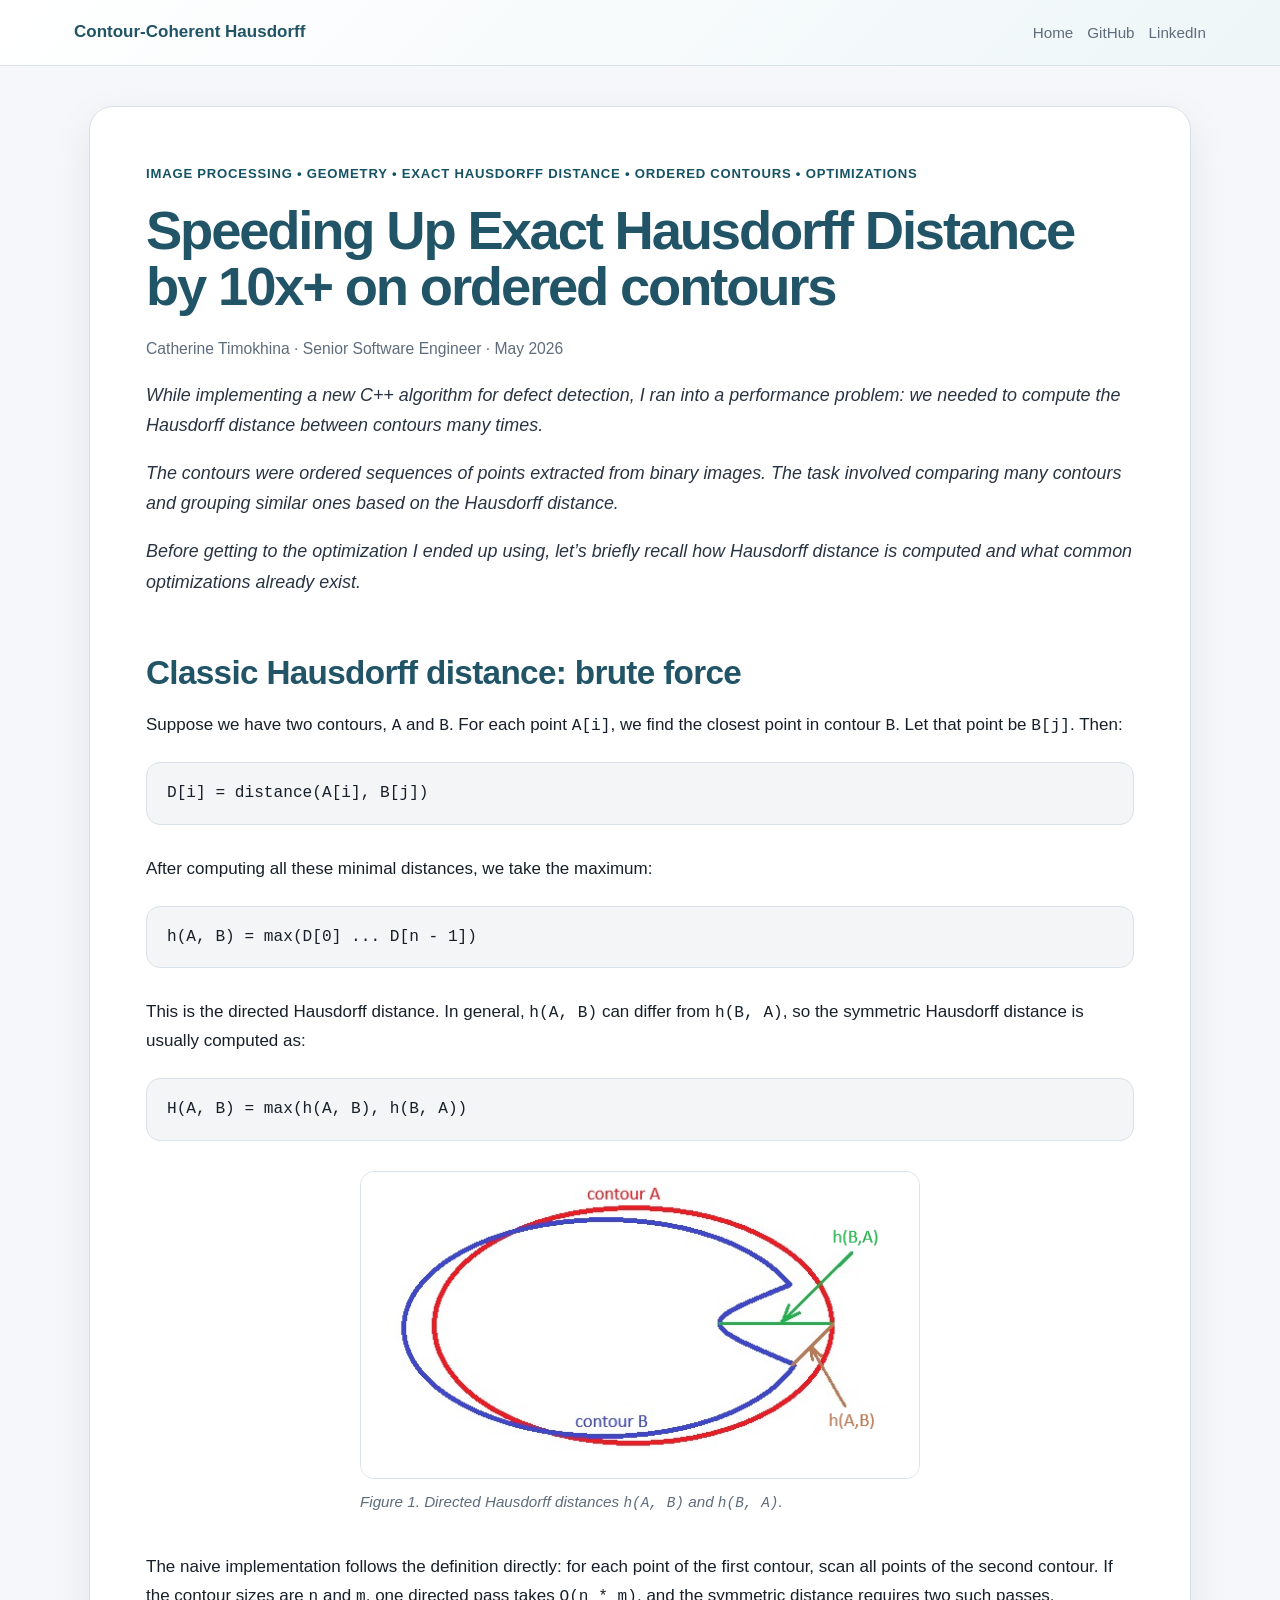
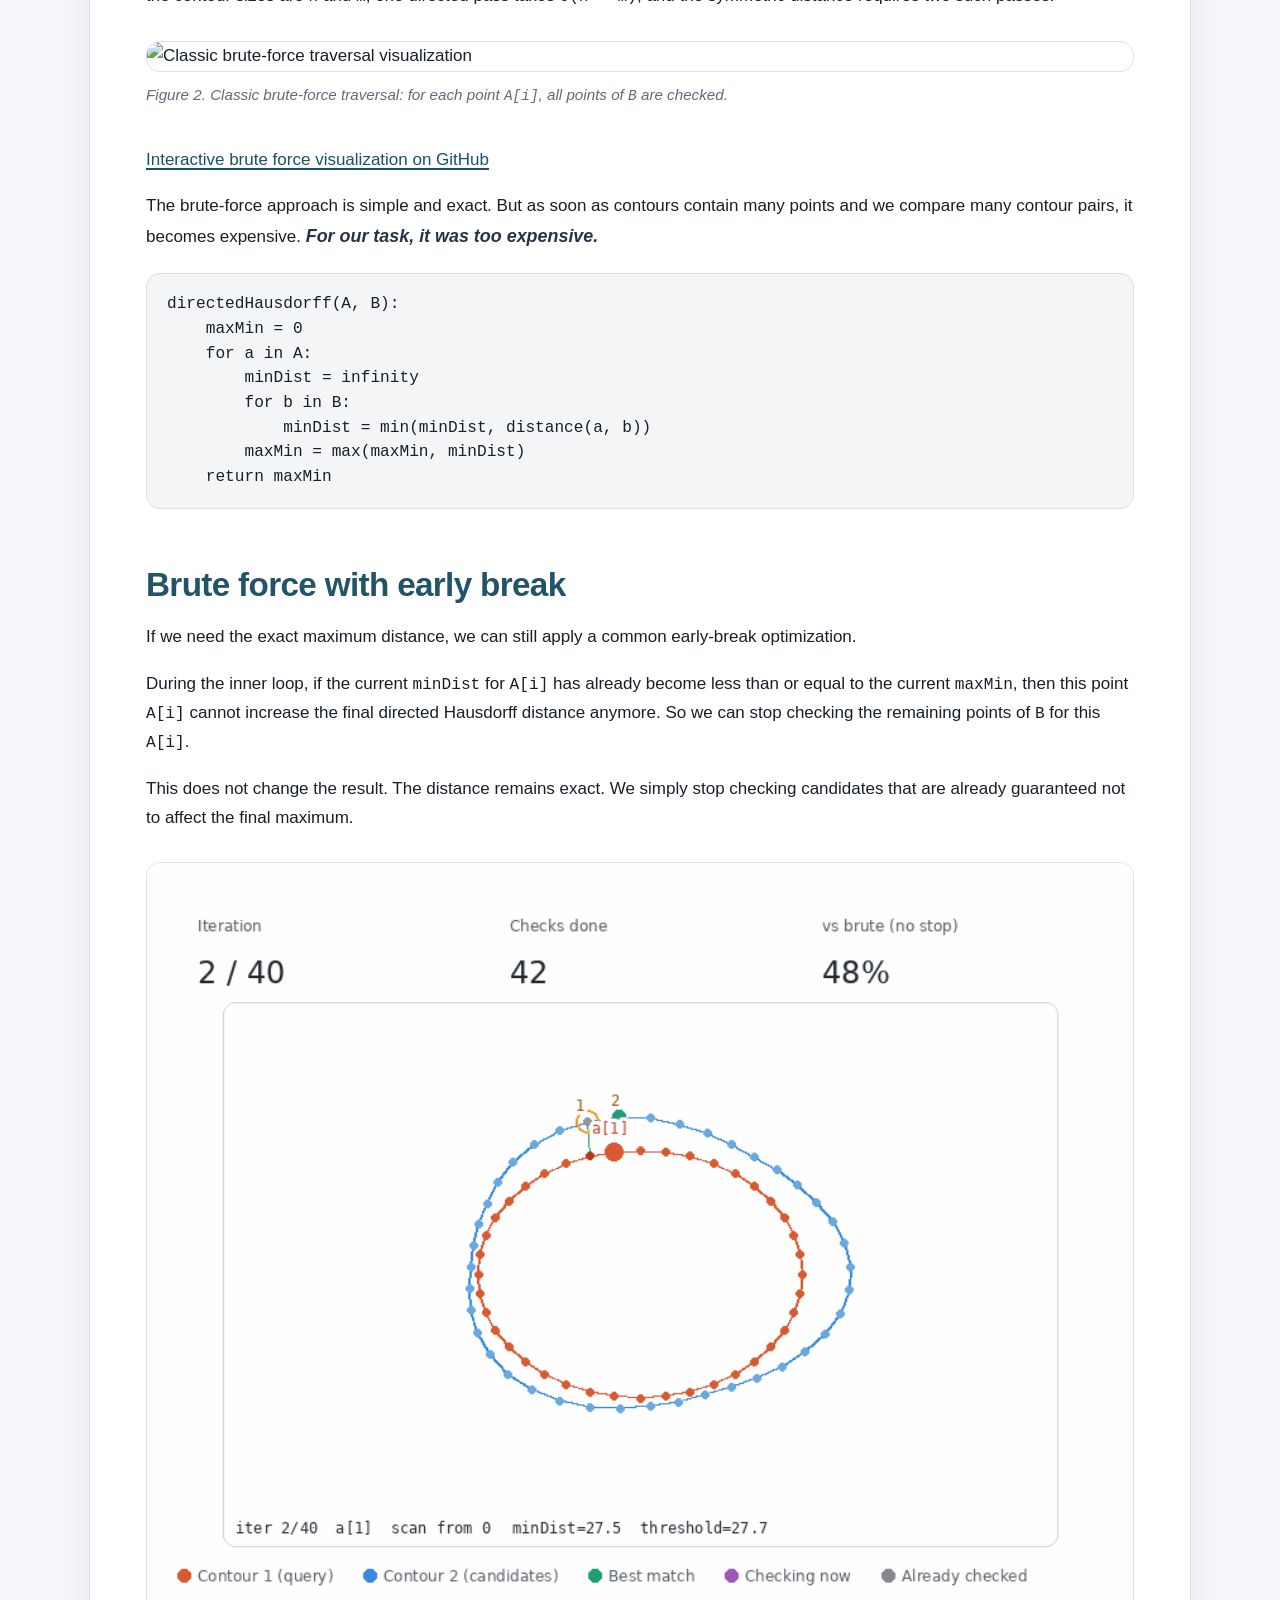
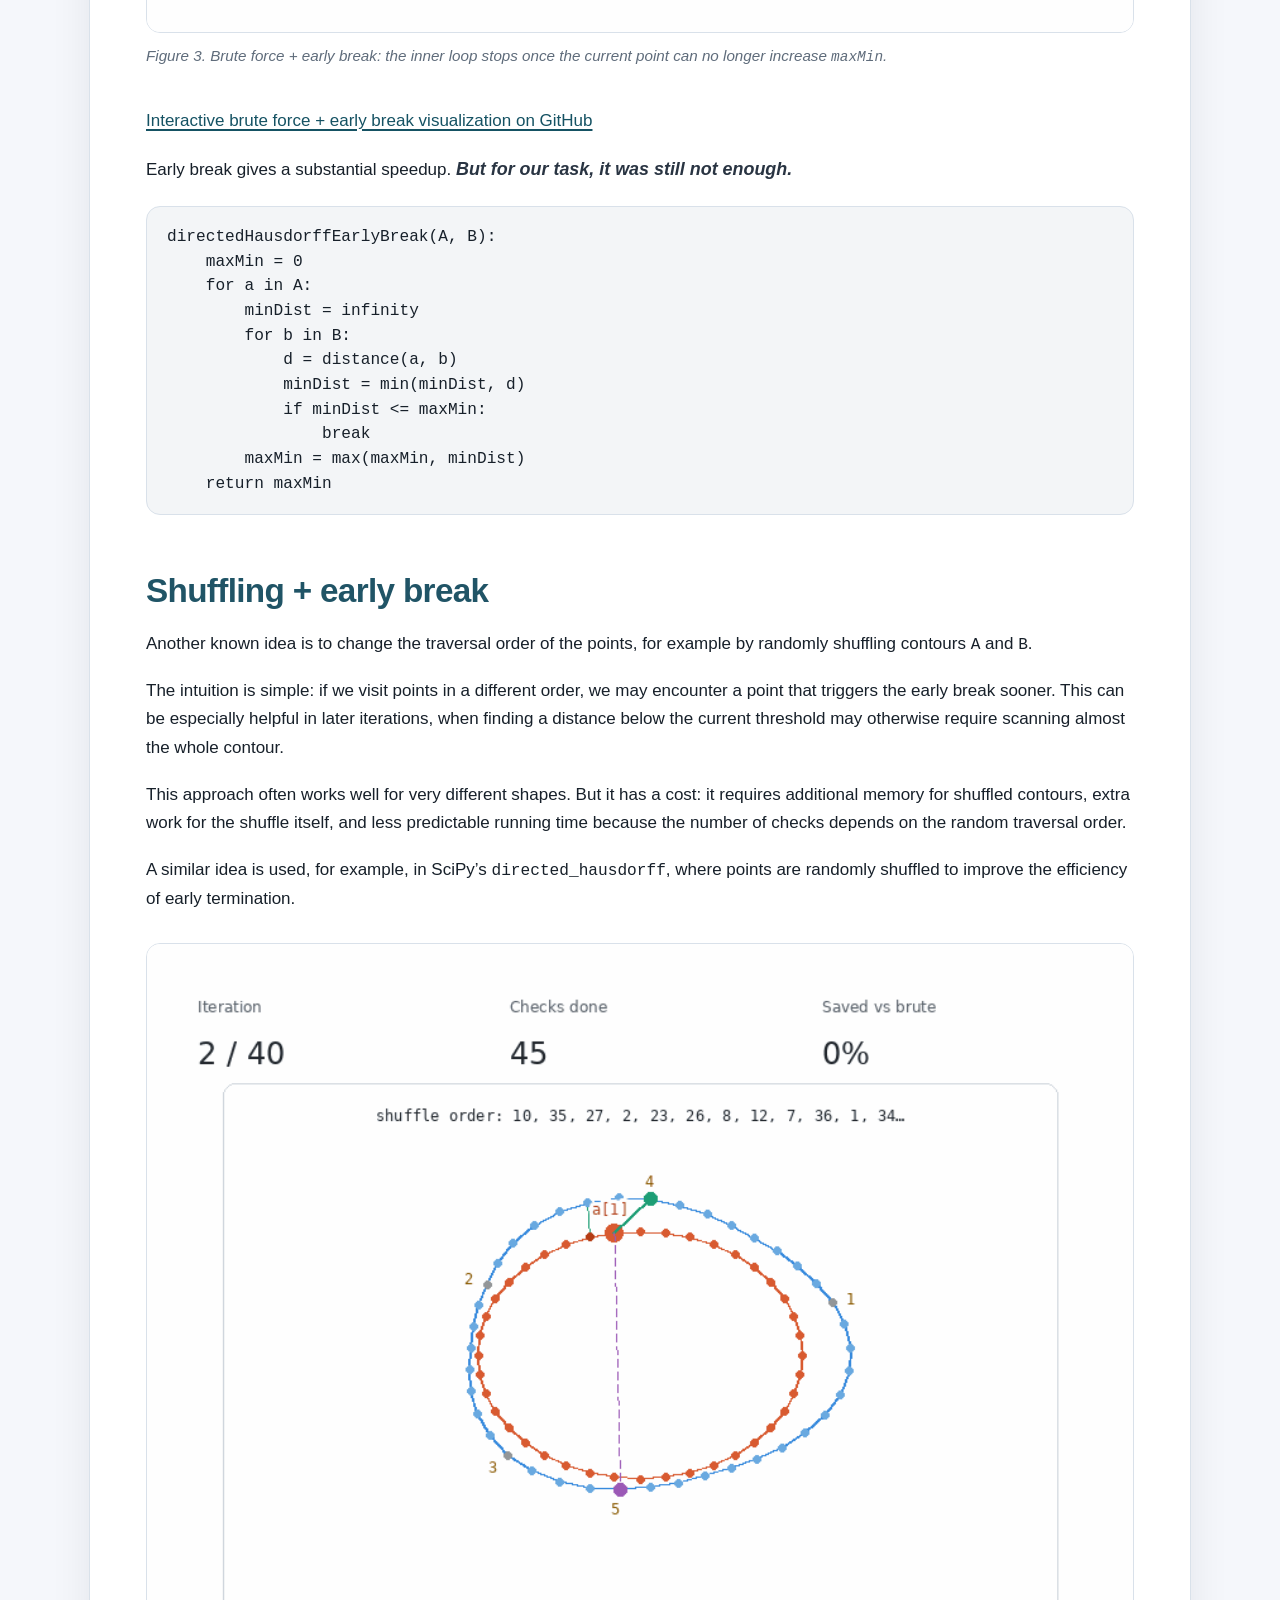
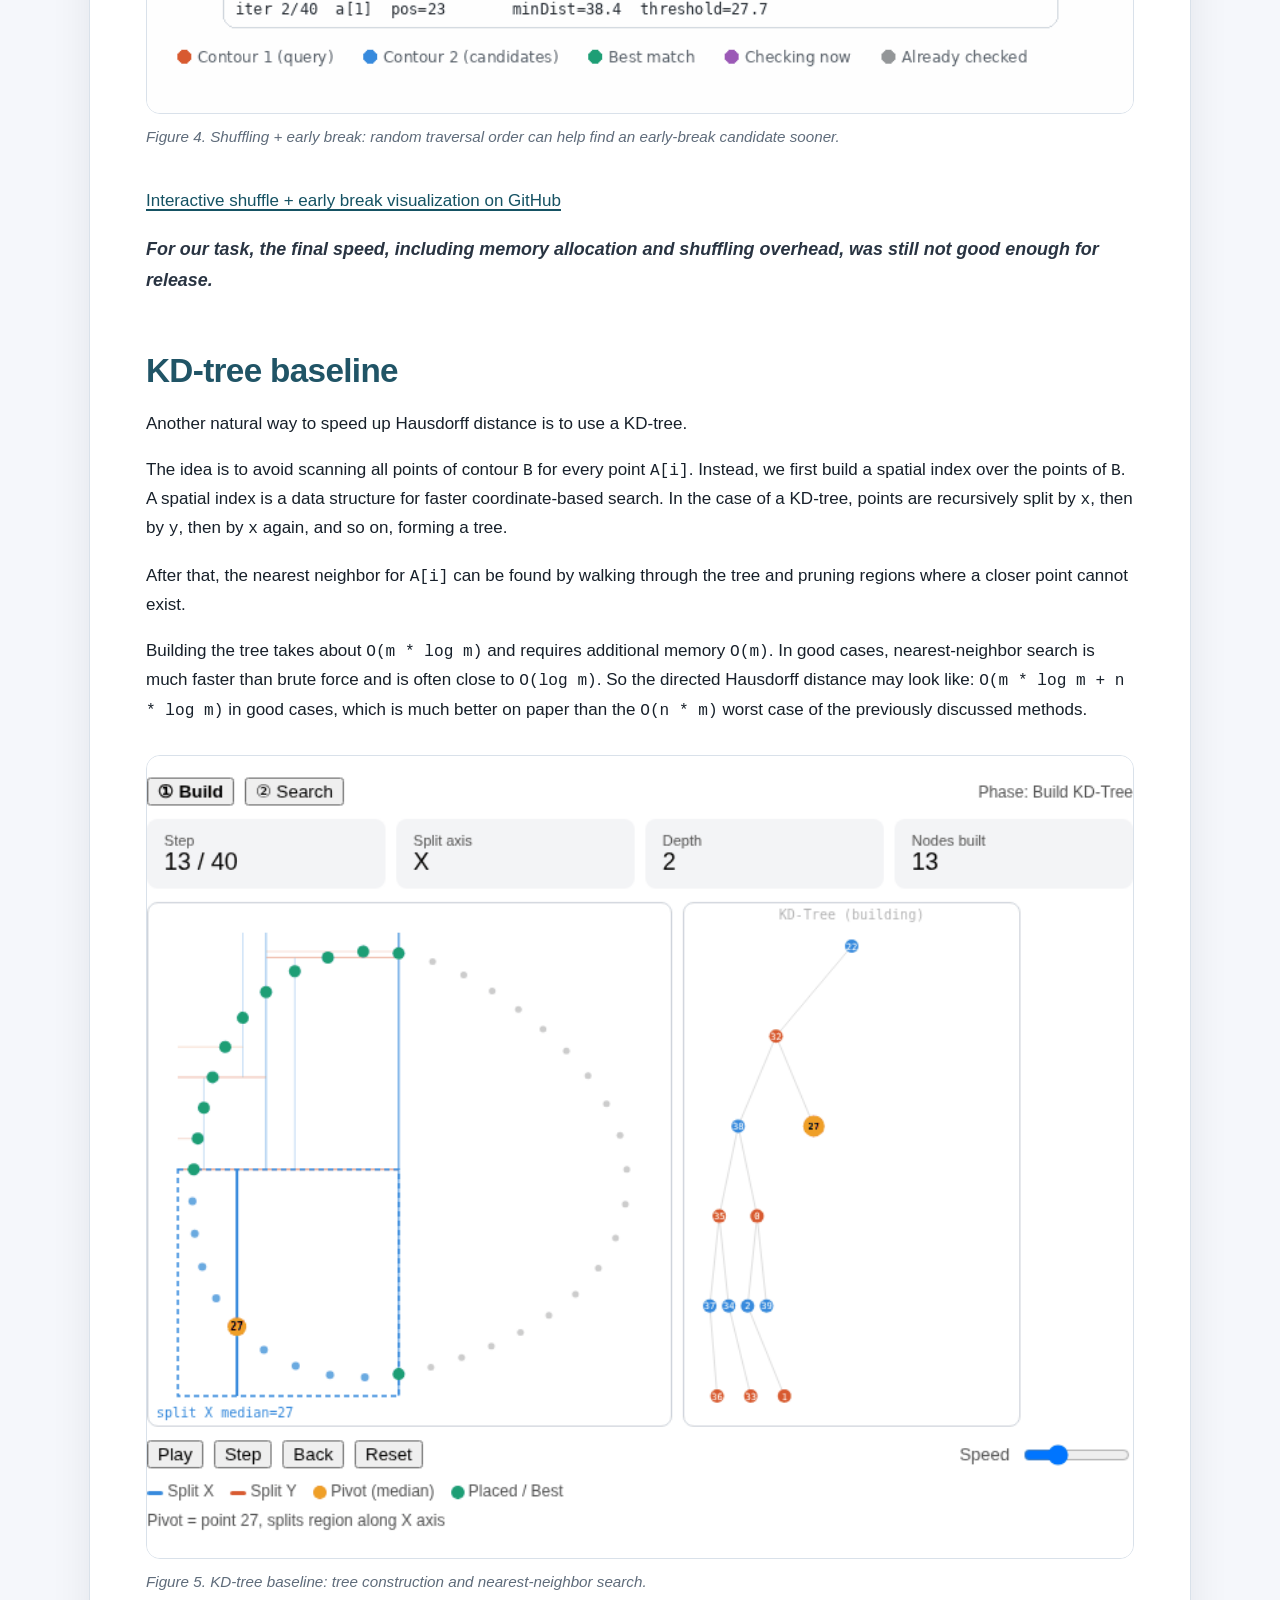
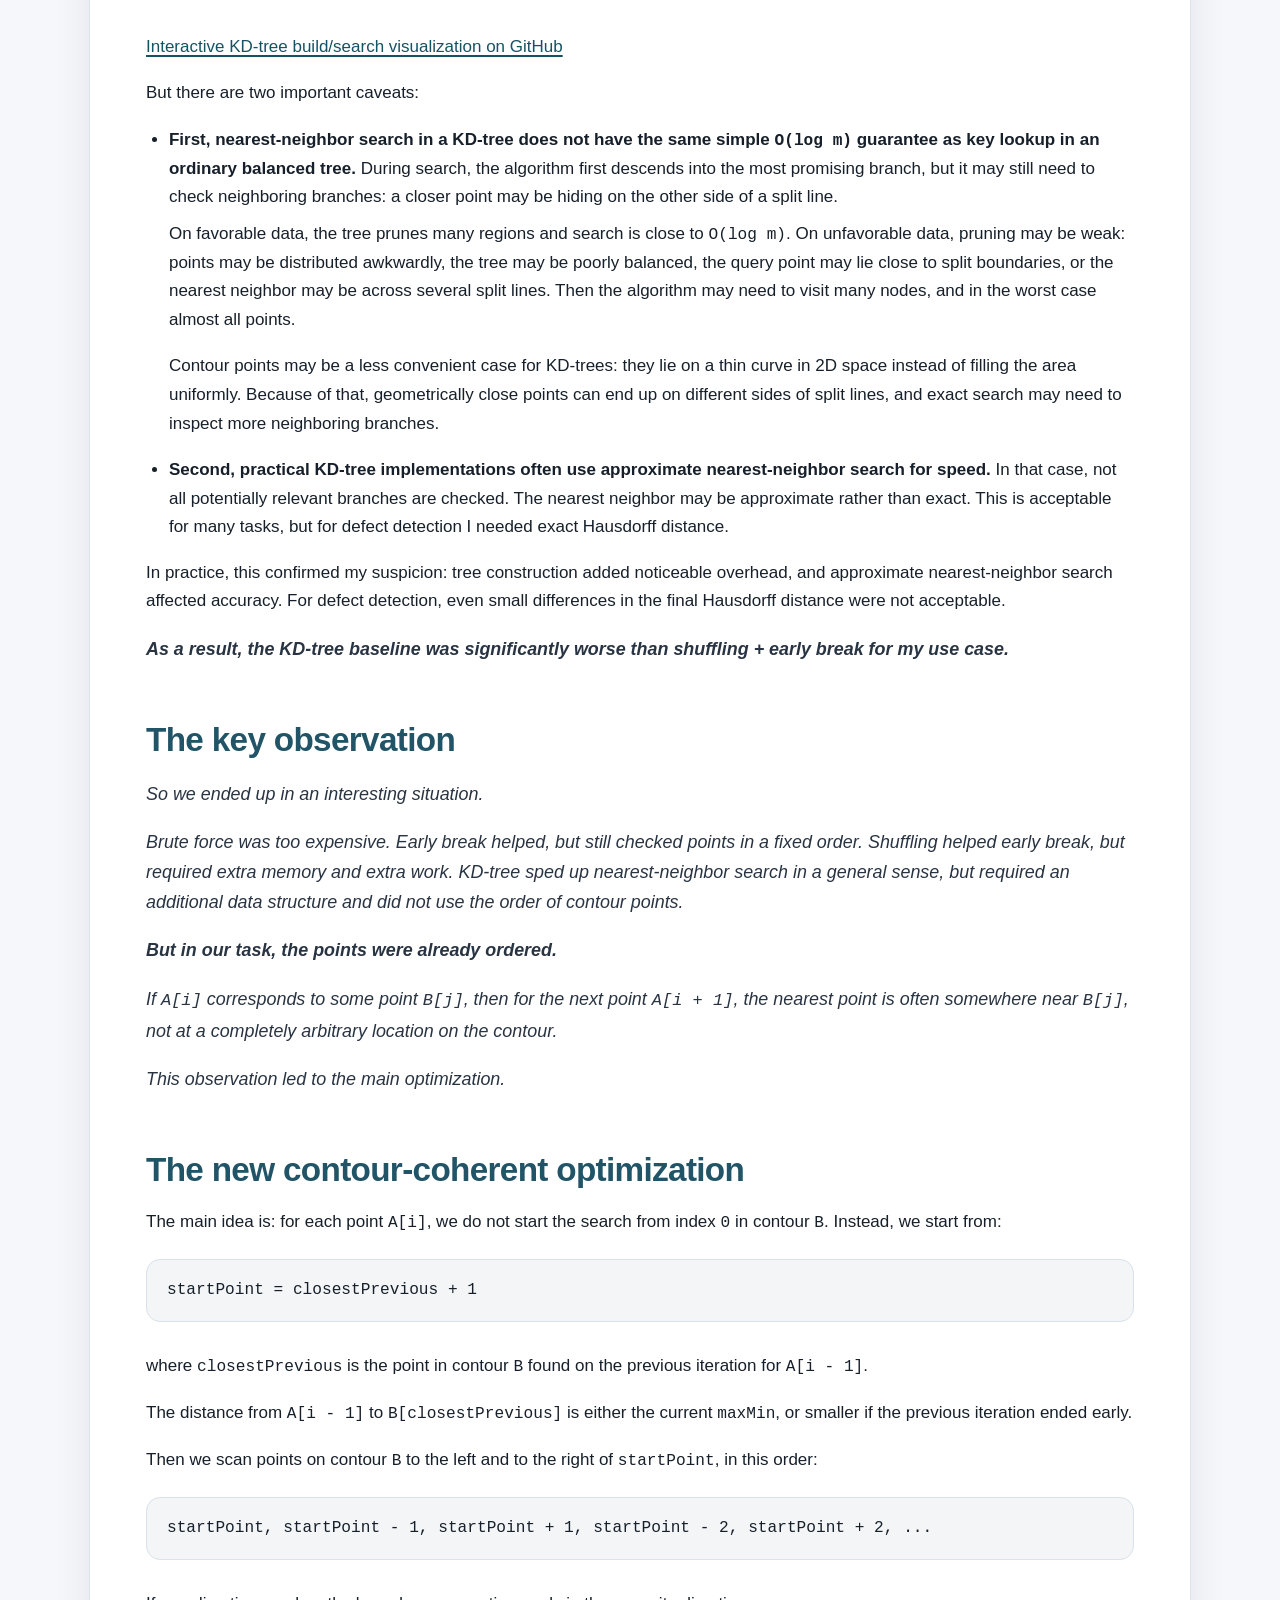
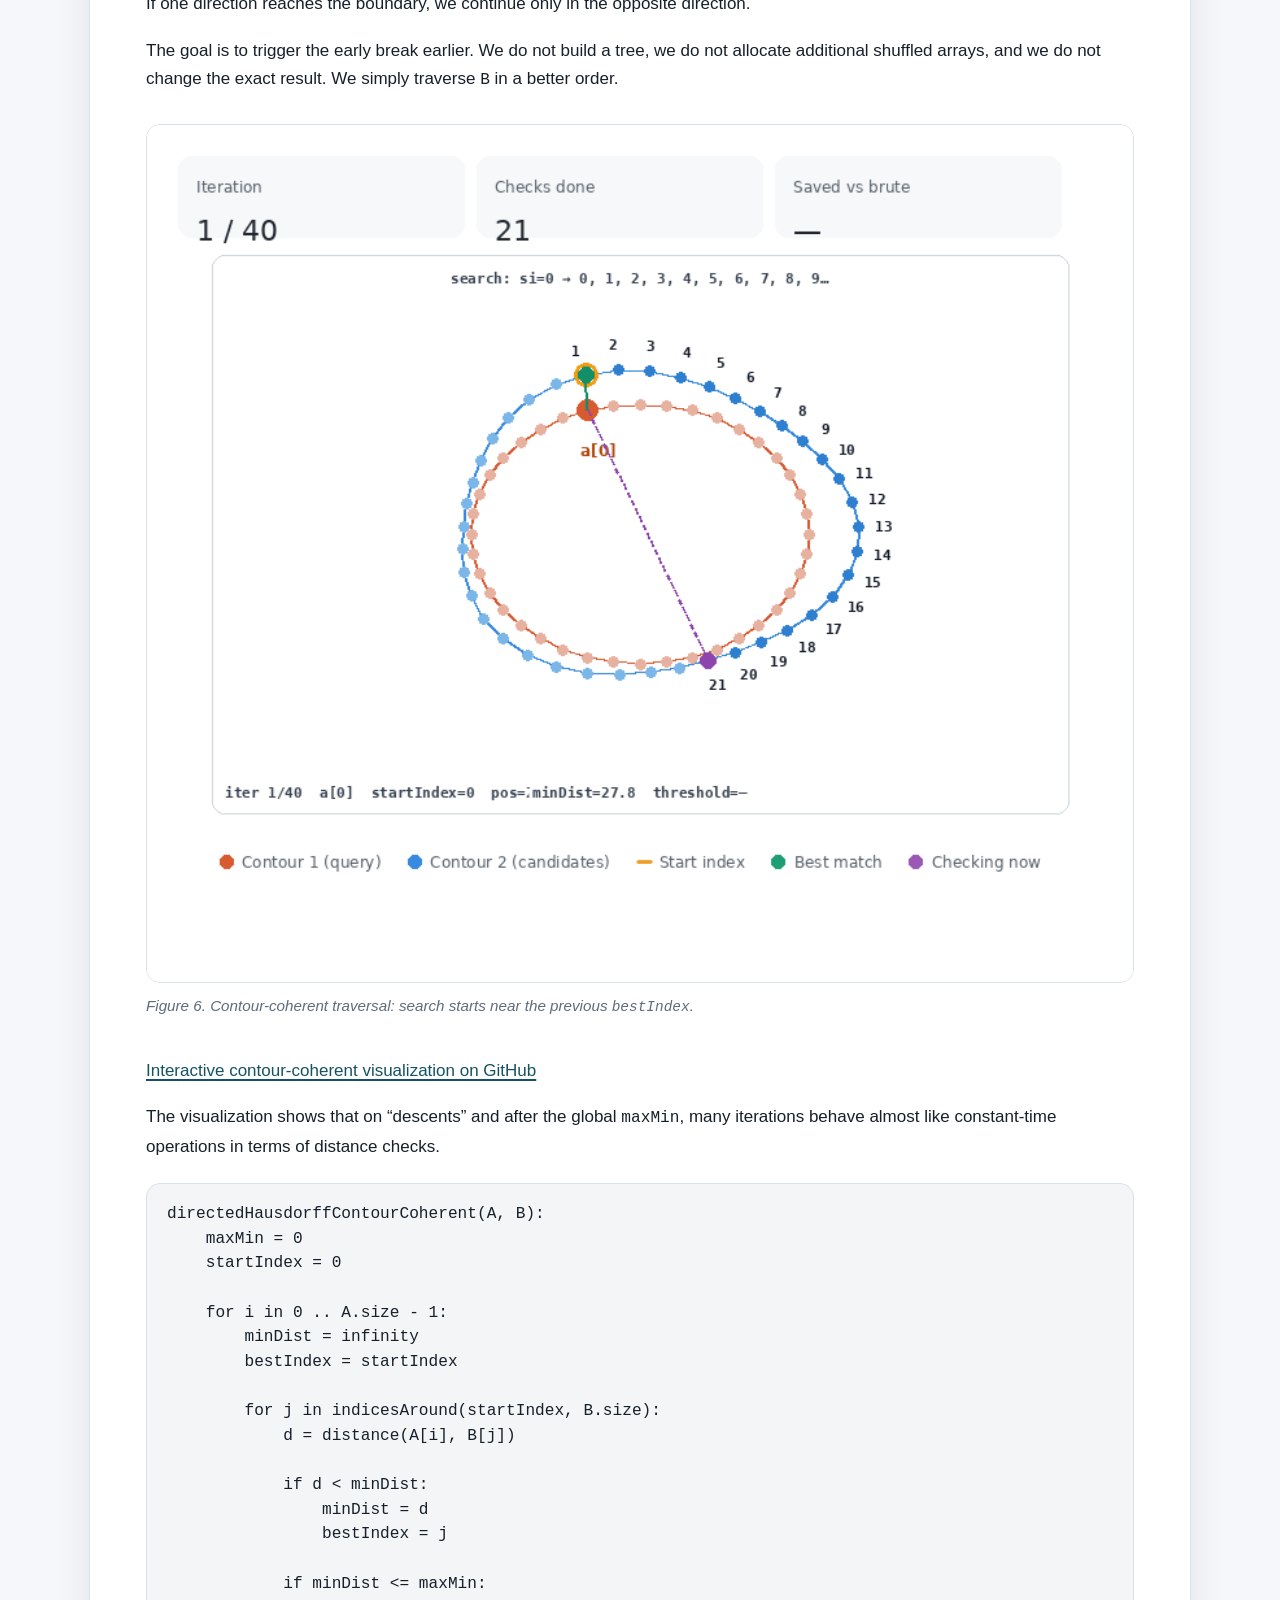
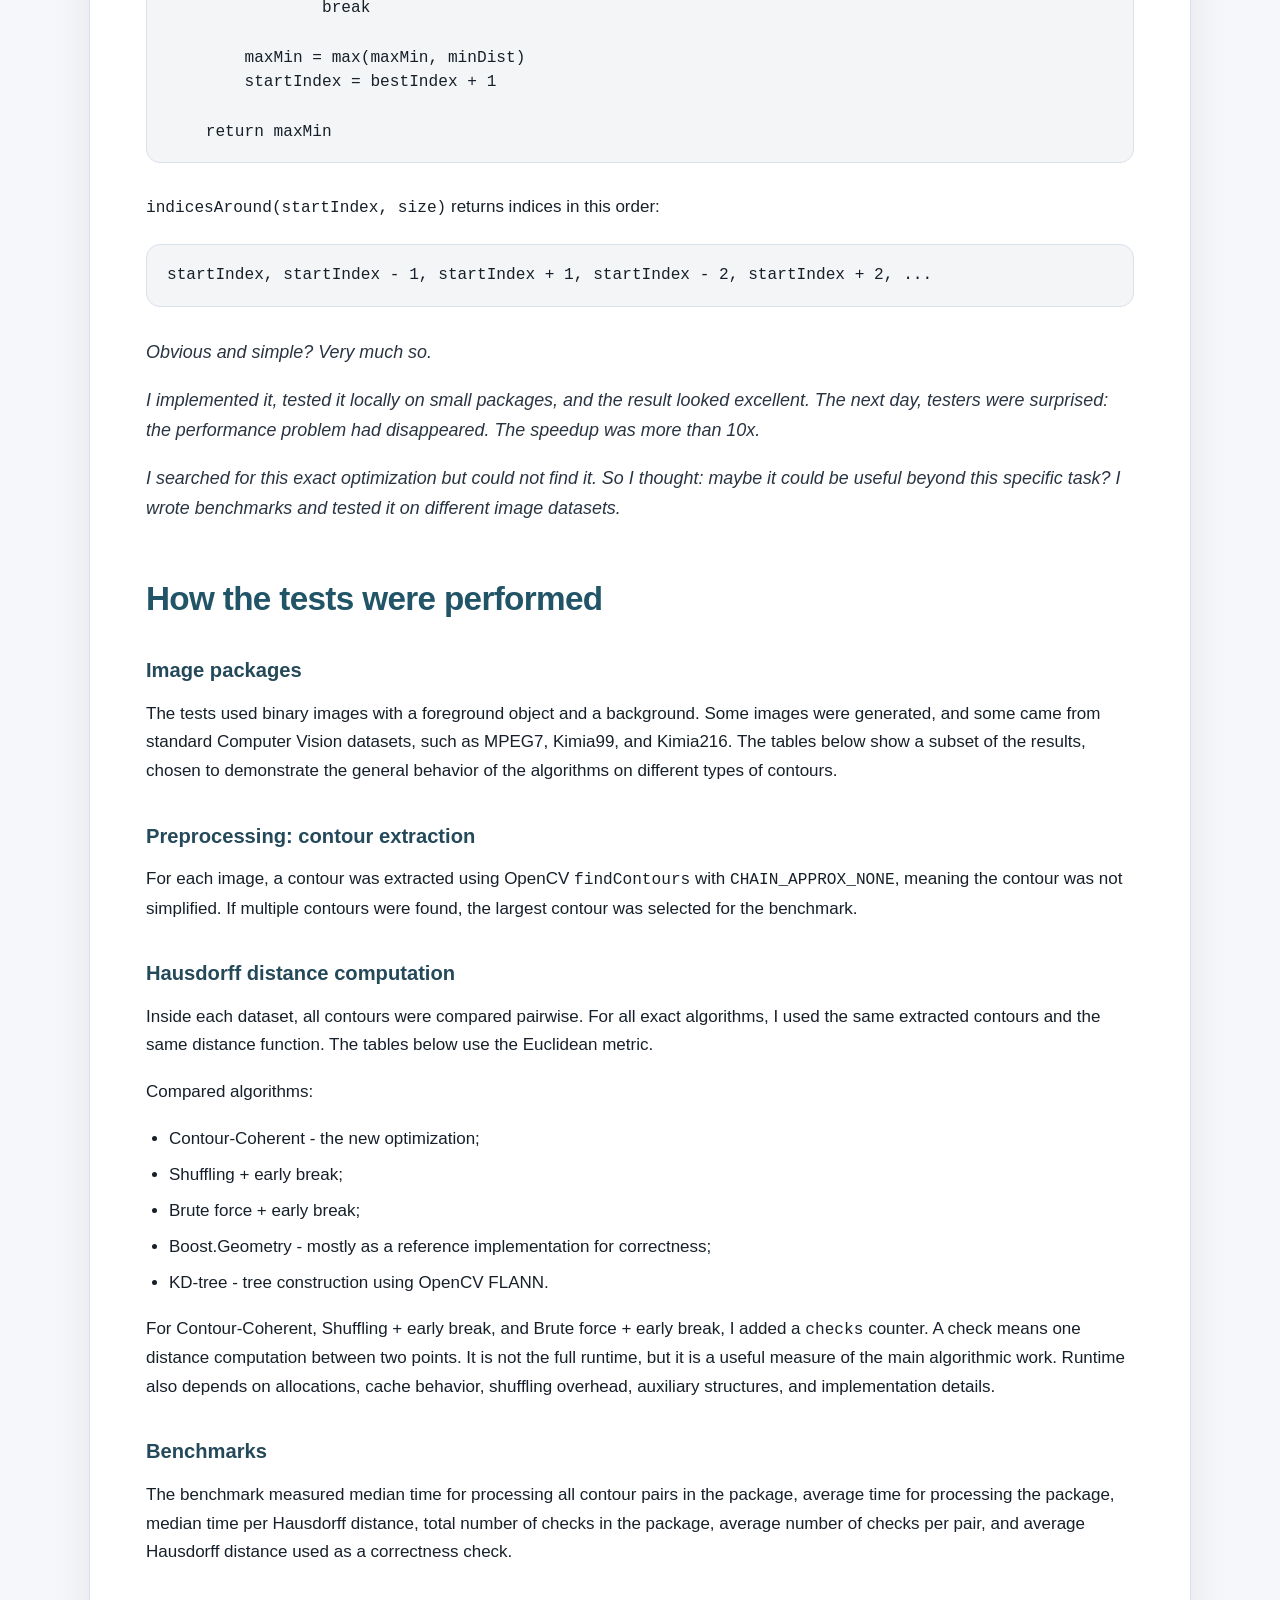
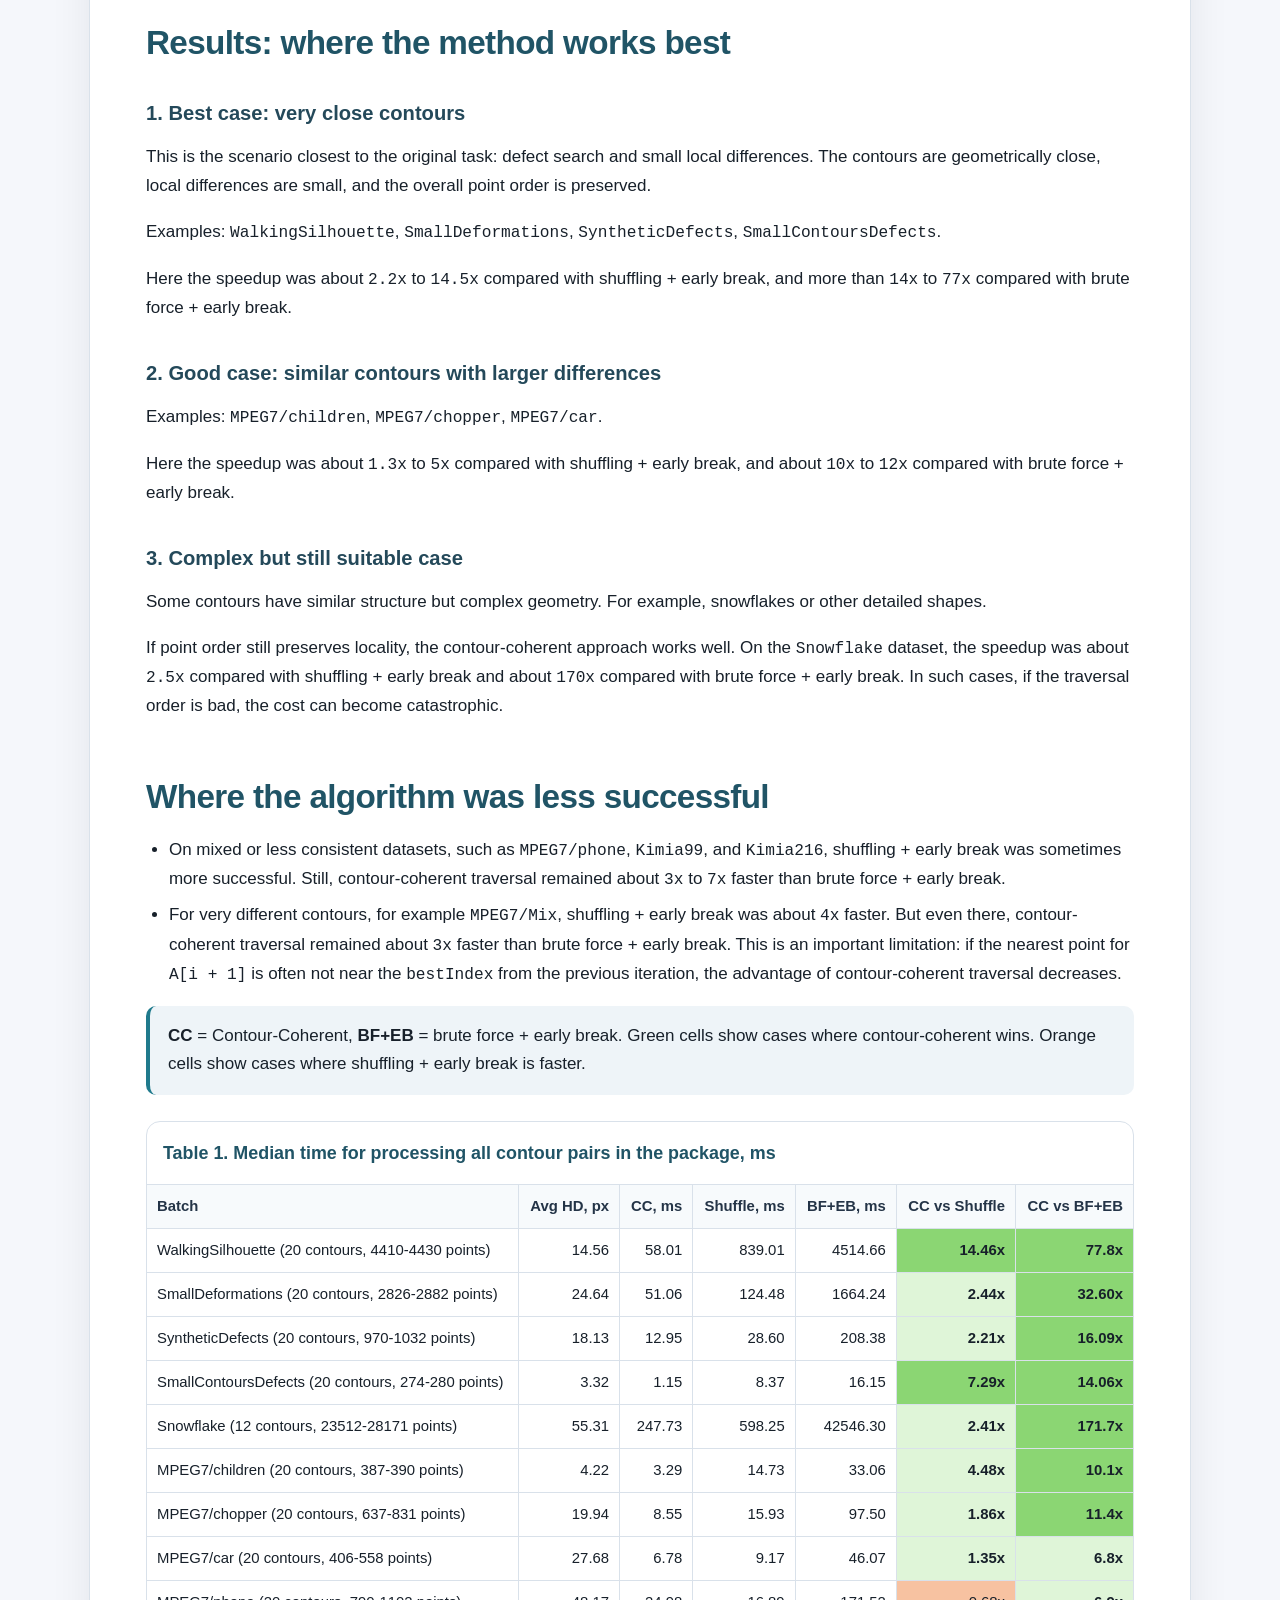
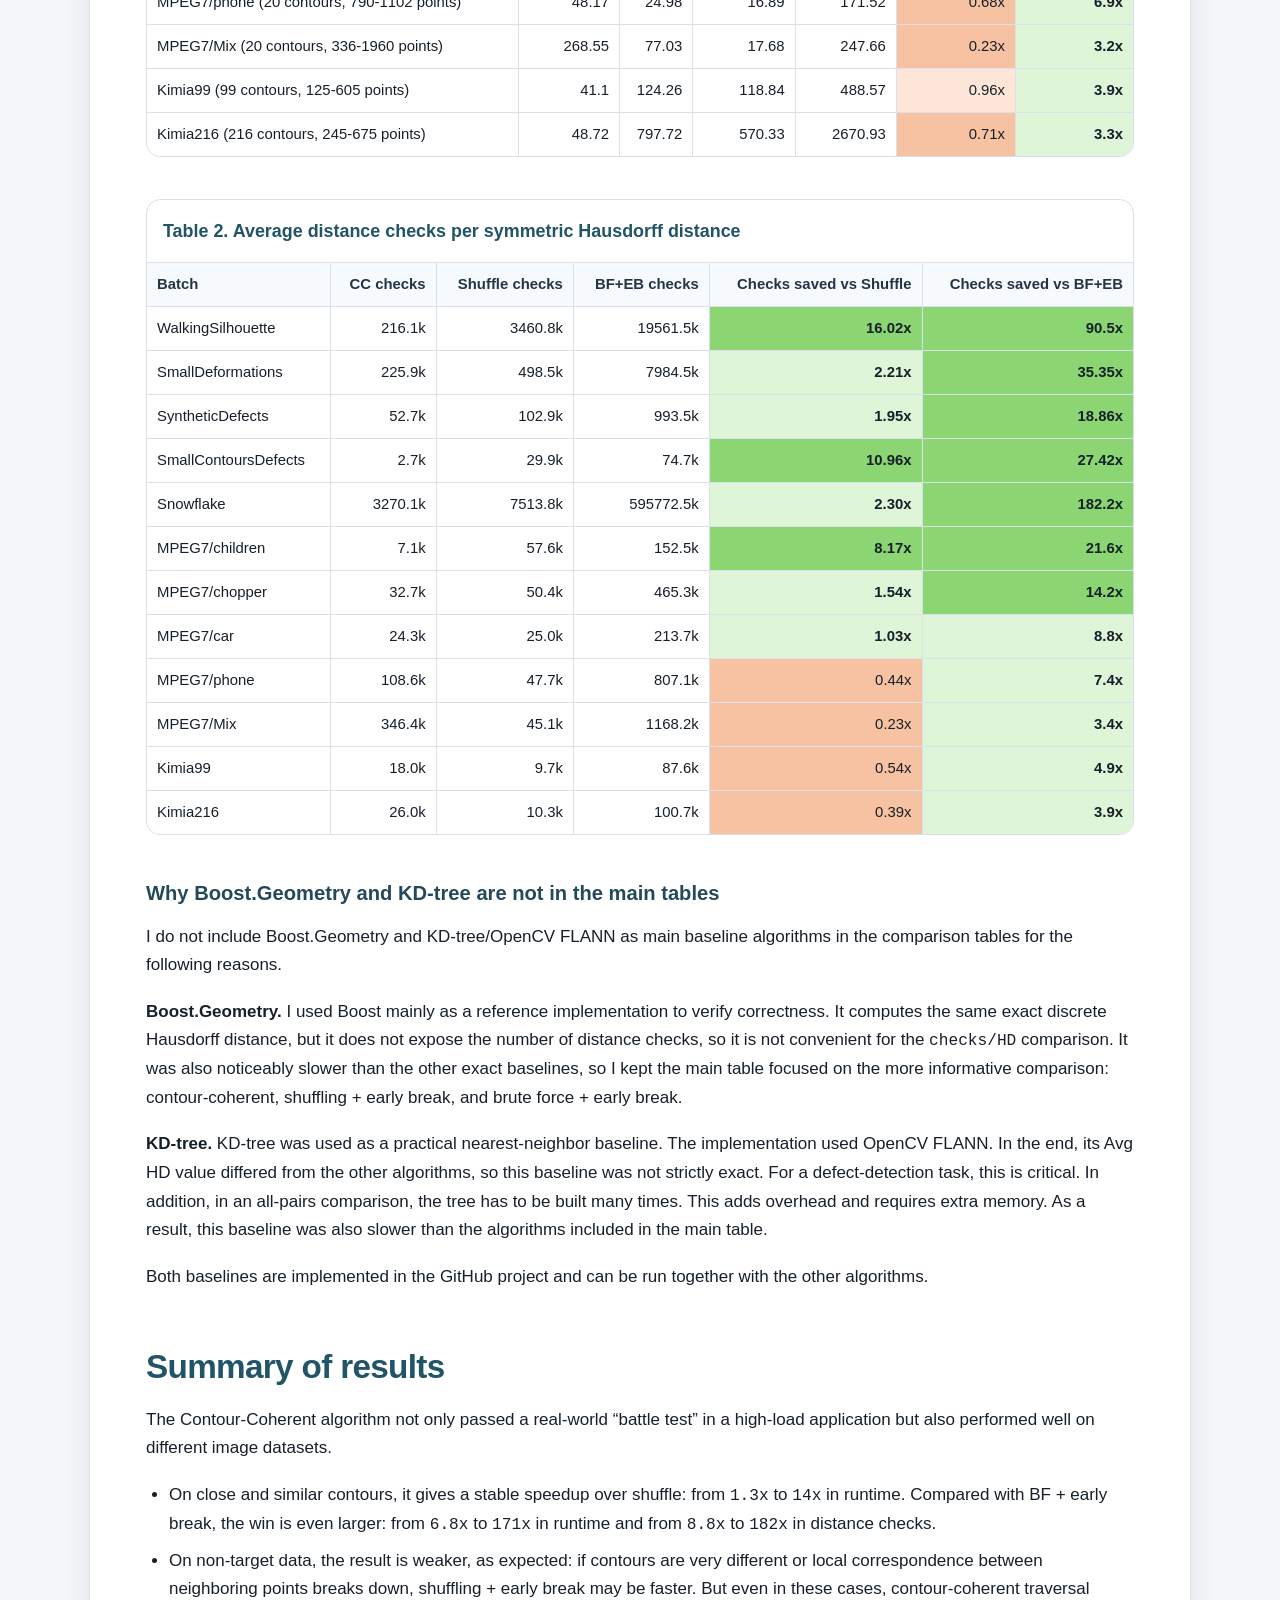
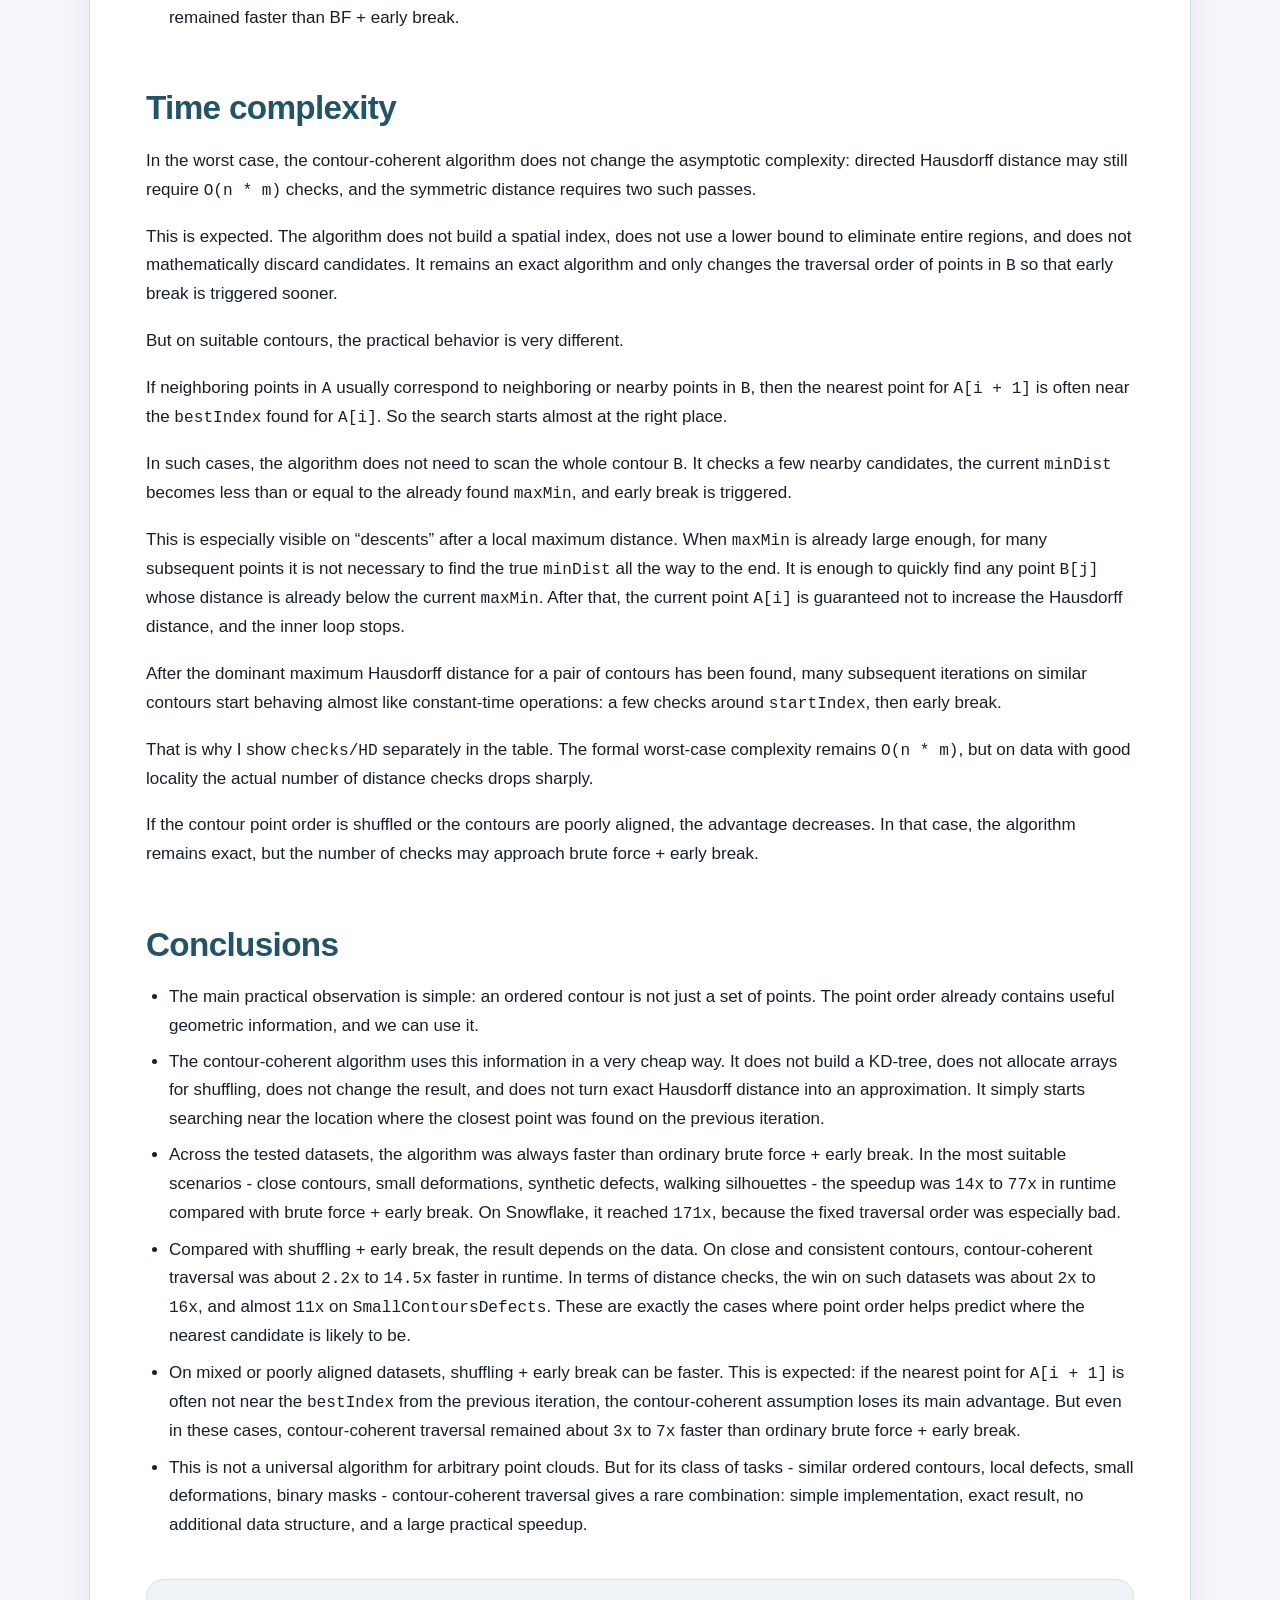
==== commit dec80039: "Add author + LinkedIn" ====
--- a/docs/article.html
+++ b/docs/article.html
@@ -12,52 +12,56 @@
     <nav class="nav">
       <a class="brand" href="index.html">Contour-Coherent Hausdorff</a>
       <div class="nav-links">
-        <a href="index.html">Home</a>
-        <a href="https://github.com/Kate-droid-cpu/contour-coherent-hausdorff">GitHub</a>
+          <a href="index.html">Home</a>
+          <a href="https://github.com/Kate-droid-cpu/contour-coherent-hausdorff">GitHub</a>
+          <a href="https://www.linkedin.com/in/timokate/">LinkedIn</a>
       </div>
     </nav>
   </header>
 
   <main class="container">
-    <article class="article">
-      <p class="eyebrow">Exact Hausdorff distance • C++ • ordered contours</p>
-      <h1>Speeding Up Exact Hausdorff Distance by 10x+ on Ordered Contours</h1>
-
-      <p class="lede">While implementing a new C++ algorithm for defect detection, I ran into a performance problem: we needed to compute the Hausdorff distance between contours many times.</p>
-
-      <p class="lede">The contours were ordered sequences of points extracted from binary images. The task involved comparing many contours and grouping similar ones based on the Hausdorff distance.</pclass="lede">
-
-      <p class="lede">Before getting to the optimization I ended up using, let’s briefly recall how Hausdorff distance is computed and what common optimizations already exist.</p>
-
-      <h2>Classic Hausdorff distance: brute force</h2>
-
-      <p>Suppose we have two contours, <code>A</code> and <code>B</code>. For each point <code>A[i]</code>, we find the closest point in contour <code>B</code>. Let that point be <code>B[j]</code>. Then:</p>
+      <article class="article">
+          <p class="eyebrow">Image Processing • Geometry • Exact Hausdorff distance • ordered contours • Optimizations </p>
+          <h1>Speeding Up Exact Hausdorff Distance by 10x+ on ordered contours</h1>
+          <p class="article-meta">
+              Catherine Timokhina · Senior Software Engineer · May 2026
+          </p>
+
+          <p class="lede">While implementing a new C++ algorithm for defect detection, I ran into a performance problem: we needed to compute the Hausdorff distance between contours many times.</p>
+
+          <p class="lede">The contours were ordered sequences of points extracted from binary images. The task involved comparing many contours and grouping similar ones based on the Hausdorff distance.</pclass="lede">
+
+          <p class="lede">Before getting to the optimization I ended up using, let’s briefly recall how Hausdorff distance is computed and what common optimizations already exist.</p>
+
+          <h2>Classic Hausdorff distance: brute force</h2>
+
+          <p>Suppose we have two contours, <code>A</code> and <code>B</code>. For each point <code>A[i]</code>, we find the closest point in contour <code>B</code>. Let that point be <code>B[j]</code>. Then:</p>
 
 <pre><code>D[i] = distance(A[i], B[j])</code></pre>
 
-      <p>After computing all these minimal distances, we take the maximum:</p>
+          <p>After computing all these minimal distances, we take the maximum:</p>
 
 <pre><code>h(A, B) = max(D[0] ... D[n - 1])</code></pre>
 
-      <p>This is the directed Hausdorff distance. In general, <code>h(A, B)</code> can differ from <code>h(B, A)</code>, so the symmetric Hausdorff distance is usually computed as:</p>
+          <p>This is the directed Hausdorff distance. In general, <code>h(A, B)</code> can differ from <code>h(B, A)</code>, so the symmetric Hausdorff distance is usually computed as:</p>
 
 <pre><code>H(A, B) = max(h(A, B), h(B, A))</code></pre>
 
-      <figure class="figure figure-small">
-        <img src="images/figure1_directed_hausdorff.png" alt="Directed Hausdorff distances h(A, B) and h(B, A)">
-        <figcaption>Figure 1. Directed Hausdorff distances <code>h(A, B)</code> and <code>h(B, A)</code>.</figcaption>
-      </figure>
-
-      <p>The naive implementation follows the definition directly: for each point of the first contour, scan all points of the second contour. If the contour sizes are <code>n</code> and <code>m</code>, one directed pass takes <code>O(n * m)</code>, and the symmetric distance requires two such passes.</p>
-
-      <figure class="figure">
-        <img src="images/figure2_bruteforce.gif" alt="Classic brute-force traversal visualization">
-        <figcaption>Figure 2. Classic brute-force traversal: for each point <code>A[i]</code>, all points of <code>B</code> are checked.</figcaption>
-      </figure>
-
-      <p><a href="visualizations/hausdorff_bruteforce_no_stop.html">Interactive brute force visualization on GitHub</a></p>
-
-      <p>The brute-force approach is simple and exact. But as soon as contours contain many points and we compare many contour pairs, it becomes expensive. <strong class="lede">For our task, it was too expensive.</strong class="lede"></p>
+          <figure class="figure figure-small">
+              <img src="images/figure1_directed_hausdorff.png" alt="Directed Hausdorff distances h(A, B) and h(B, A)">
+              <figcaption>Figure 1. Directed Hausdorff distances <code>h(A, B)</code> and <code>h(B, A)</code>.</figcaption>
+          </figure>
+
+          <p>The naive implementation follows the definition directly: for each point of the first contour, scan all points of the second contour. If the contour sizes are <code>n</code> and <code>m</code>, one directed pass takes <code>O(n * m)</code>, and the symmetric distance requires two such passes.</p>
+
+          <figure class="figure">
+              <img src="images/figure2_bruteforce.gif" alt="Classic brute-force traversal visualization">
+              <figcaption>Figure 2. Classic brute-force traversal: for each point <code>A[i]</code>, all points of <code>B</code> are checked.</figcaption>
+          </figure>
+
+          <p><a href="visualizations/hausdorff_bruteforce_no_stop.html">Interactive brute force visualization on GitHub</a></p>
+
+          <p>The brute-force approach is simple and exact. But as soon as contours contain many points and we compare many contour pairs, it becomes expensive. <strong class="lede">For our task, it was too expensive.</strong></p>
 
 <pre><code>directedHausdorff(A, B):
     maxMin = 0
@@ -68,22 +72,22 @@
         maxMin = max(maxMin, minDist)
     return maxMin</code></pre>
 
-      <h2>Brute force with early break</h2>
-
-      <p>If we need the exact maximum distance, we can still apply a common early-break optimization.</p>
-
-      <p>During the inner loop, if the current <code>minDist</code> for <code>A[i]</code> has already become less than or equal to the current <code>maxMin</code>, then this point <code>A[i]</code> cannot increase the final directed Hausdorff distance anymore. So we can stop checking the remaining points of <code>B</code> for this <code>A[i]</code>.</p>
-
-      <p>This does not change the result. The distance remains exact. We simply stop checking candidates that are already guaranteed not to affect the final maximum.</p>
-
-      <figure class="figure">
-        <img src="images/figure3_early_break.gif" alt="Brute force with early break visualization">
-        <figcaption>Figure 3. Brute force + early break: the inner loop stops once the current point can no longer increase <code>maxMin</code>.</figcaption>
-      </figure>
-
-      <p><a href="visualizations/hausdorff_bruteforce_viz.html">Interactive brute force + early break visualization on GitHub</a></p>
-
-      <p>Early break gives a substantial speedup. <strong class="lede">But for our task, it was still not enough.</strong></p>
+          <h2>Brute force with early break</h2>
+
+          <p>If we need the exact maximum distance, we can still apply a common early-break optimization.</p>
+
+          <p>During the inner loop, if the current <code>minDist</code> for <code>A[i]</code> has already become less than or equal to the current <code>maxMin</code>, then this point <code>A[i]</code> cannot increase the final directed Hausdorff distance anymore. So we can stop checking the remaining points of <code>B</code> for this <code>A[i]</code>.</p>
+
+          <p>This does not change the result. The distance remains exact. We simply stop checking candidates that are already guaranteed not to affect the final maximum.</p>
+
+          <figure class="figure">
+              <img src="images/figure3_early_break.gif" alt="Brute force with early break visualization">
+              <figcaption>Figure 3. Brute force + early break: the inner loop stops once the current point can no longer increase <code>maxMin</code>.</figcaption>
+          </figure>
+
+          <p><a href="visualizations/hausdorff_bruteforce_viz.html">Interactive brute force + early break visualization on GitHub</a></p>
+
+          <p>Early break gives a substantial speedup. <strong class="lede">But for our task, it was still not enough.</strong></p>
 
 <pre><code>directedHausdorffEarlyBreak(A, B):
     maxMin = 0
@@ -97,58 +101,58 @@
         maxMin = max(maxMin, minDist)
     return maxMin</code></pre>
 
-      <h2>Shuffling + early break</h2>
-
-      <p>Another known idea is to change the traversal order of the points, for example by randomly shuffling contours <code>A</code> and <code>B</code>.</p>
-
-      <p>The intuition is simple: if we visit points in a different order, we may encounter a point that triggers the early break sooner. This can be especially helpful in later iterations, when finding a distance below the current threshold may otherwise require scanning almost the whole contour.</p>
-
-      <p>This approach often works well for very different shapes. But it has a cost: it requires additional memory for shuffled contours, extra work for the shuffle itself, and less predictable running time because the number of checks depends on the random traversal order.</p>
-
-      <p>A similar idea is used, for example, in SciPy’s <code>directed_hausdorff</code>, where points are randomly shuffled to improve the efficiency of early termination.</p>
-
-      <figure class="figure">
-        <img src="images/figure4_shuffle_early_break.gif" alt="Shuffling with early break visualization">
-        <figcaption>Figure 4. Shuffling + early break: random traversal order can help find an early-break candidate sooner.</figcaption>
-      </figure>
-
-      <p><a href="visualizations/hausdorff_shuffle_early_stop.html">Interactive shuffle + early break visualization on GitHub</a></p>
-
-      <p><strong class="lede">For our task, the final speed, including memory allocation and shuffling overhead, was still not good enough for release.</strong class="lede"></p>
-
-      <h2>KD-tree baseline</h2>
-
-      <p>Another natural way to speed up Hausdorff distance is to use a KD-tree.</p>
-
-      <p>The idea is to avoid scanning all points of contour <code>B</code> for every point <code>A[i]</code>. Instead, we first build a spatial index over the points of <code>B</code>. A spatial index is a data structure for faster coordinate-based search. In the case of a KD-tree, points are recursively split by <code>x</code>, then by <code>y</code>, then by <code>x</code> again, and so on, forming a tree.</p>
-
-      <p>After that, the nearest neighbor for <code>A[i]</code> can be found by walking through the tree and pruning regions where a closer point cannot exist.</p>
-
-      <p>
-          Building the tree takes about <code>O(m * log m)</code> and requires additional memory <code>O(m)</code>. In good cases, nearest-neighbor search is much faster than brute force and is often close to <code>O(log m)</code>. So the directed Hausdorff distance may look like:
-
-          <code>O(m * log m + n * log m)</code> in good cases, which is much better on paper than the <code>O(n * m)</code> worst case of the previously discussed methods.
-      </p>
-
-      <figure class="figure">
-        <img src="images/figure5_kdtree.gif" alt="KD-tree baseline visualization">
-        <figcaption>Figure 5. KD-tree baseline: tree construction and nearest-neighbor search.</figcaption>
-      </figure>
-
-      <p><a href="visualizations/kdtree_contour_build_search.html">Interactive KD-tree build/search visualization on GitHub</a></p>
-
-      <p>But there are two important caveats:</p>
-
-      <ul>
-        <li><strong>First, nearest-neighbor search in a KD-tree does not have the same simple <code>O(log m)</code> guarantee as key lookup in an ordinary balanced tree.</strong> During search, the algorithm first descends into the most promising branch, but it may still need to check neighboring branches: a closer point may be hiding on the other side of a split line.</li>
-        <p>On favorable data, the tree prunes many regions and search is close to <code>O(log m)</code>. On unfavorable data, pruning may be weak: points may be distributed awkwardly, the tree may be poorly balanced, the query point may lie close to split boundaries, or the nearest neighbor may be across several split lines. Then the algorithm may need to visit many nodes, and in the worst case almost all points.</p>
-        <p>Contour points may be a less convenient case for KD-trees: they lie on a thin curve in 2D space instead of filling the area uniformly. Because of that, geometrically close points can end up on different sides of split lines, and exact search may need to inspect more neighboring branches.</p>
-<li><strong>Second, practical KD-tree implementations often use approximate nearest-neighbor search for speed.</strong> In that case, not all potentially relevant branches are checked. The nearest neighbor may be approximate rather than exact. This is acceptable for many tasks, but for defect detection I needed exact Hausdorff distance.</li>
-      </ul>
-
-      <p>In practice, this confirmed my suspicion: tree construction added noticeable overhead, and approximate nearest-neighbor search affected accuracy. For defect detection, even small differences in the final Hausdorff distance were not acceptable.</p>
-
-      <strong class="lede"> As a result, the KD-tree baseline was significantly worse than shuffling + early break for my use case.</strong>
+          <h2>Shuffling + early break</h2>
+
+          <p>Another known idea is to change the traversal order of the points, for example by randomly shuffling contours <code>A</code> and <code>B</code>.</p>
+
+          <p>The intuition is simple: if we visit points in a different order, we may encounter a point that triggers the early break sooner. This can be especially helpful in later iterations, when finding a distance below the current threshold may otherwise require scanning almost the whole contour.</p>
+
+          <p>This approach often works well for very different shapes. But it has a cost: it requires additional memory for shuffled contours, extra work for the shuffle itself, and less predictable running time because the number of checks depends on the random traversal order.</p>
+
+          <p>A similar idea is used, for example, in SciPy’s <code>directed_hausdorff</code>, where points are randomly shuffled to improve the efficiency of early termination.</p>
+
+          <figure class="figure">
+              <img src="images/figure4_shuffle_early_break.gif" alt="Shuffling with early break visualization">
+              <figcaption>Figure 4. Shuffling + early break: random traversal order can help find an early-break candidate sooner.</figcaption>
+          </figure>
+
+          <p><a href="visualizations/hausdorff_shuffle_early_stop.html">Interactive shuffle + early break visualization on GitHub</a></p>
+
+          <p><strong class="lede">For our task, the final speed, including memory allocation and shuffling overhead, was still not good enough for release.</strong></p>
+
+          <h2>KD-tree baseline</h2>
+
+          <p>Another natural way to speed up Hausdorff distance is to use a KD-tree.</p>
+
+          <p>The idea is to avoid scanning all points of contour <code>B</code> for every point <code>A[i]</code>. Instead, we first build a spatial index over the points of <code>B</code>. A spatial index is a data structure for faster coordinate-based search. In the case of a KD-tree, points are recursively split by <code>x</code>, then by <code>y</code>, then by <code>x</code> again, and so on, forming a tree.</p>
+
+          <p>After that, the nearest neighbor for <code>A[i]</code> can be found by walking through the tree and pruning regions where a closer point cannot exist.</p>
+
+          <p>
+              Building the tree takes about <code>O(m * log m)</code> and requires additional memory <code>O(m)</code>. In good cases, nearest-neighbor search is much faster than brute force and is often close to <code>O(log m)</code>. So the directed Hausdorff distance may look like:
+
+              <code>O(m * log m + n * log m)</code> in good cases, which is much better on paper than the <code>O(n * m)</code> worst case of the previously discussed methods.
+          </p>
+
+          <figure class="figure">
+              <img src="images/figure5_kdtree.gif" alt="KD-tree baseline visualization">
+              <figcaption>Figure 5. KD-tree baseline: tree construction and nearest-neighbor search.</figcaption>
+          </figure>
+
+          <p><a href="visualizations/kdtree_contour_build_search.html">Interactive KD-tree build/search visualization on GitHub</a></p>
+
+          <p>But there are two important caveats:</p>
+
+          <ul>
+              <li><strong>First, nearest-neighbor search in a KD-tree does not have the same simple <code>O(log m)</code> guarantee as key lookup in an ordinary balanced tree.</strong> During search, the algorithm first descends into the most promising branch, but it may still need to check neighboring branches: a closer point may be hiding on the other side of a split line.</li>
+              <p>On favorable data, the tree prunes many regions and search is close to <code>O(log m)</code>. On unfavorable data, pruning may be weak: points may be distributed awkwardly, the tree may be poorly balanced, the query point may lie close to split boundaries, or the nearest neighbor may be across several split lines. Then the algorithm may need to visit many nodes, and in the worst case almost all points.</p>
+              <p>Contour points may be a less convenient case for KD-trees: they lie on a thin curve in 2D space instead of filling the area uniformly. Because of that, geometrically close points can end up on different sides of split lines, and exact search may need to inspect more neighboring branches.</p>
+              <li><strong>Second, practical KD-tree implementations often use approximate nearest-neighbor search for speed.</strong> In that case, not all potentially relevant branches are checked. The nearest neighbor may be approximate rather than exact. This is acceptable for many tasks, but for defect detection I needed exact Hausdorff distance.</li>
+          </ul>
+
+          <p>In practice, this confirmed my suspicion: tree construction added noticeable overhead, and approximate nearest-neighbor search affected accuracy. For defect detection, even small differences in the final Hausdorff distance were not acceptable.</p>
+
+          <strong class="lede"> As a result, the KD-tree baseline was significantly worse than shuffling + early break for my use case.</strong>
 
           <h2>The key observation</h2>
 
@@ -590,7 +594,7 @@
               <p><strong>Code, test images, benchmarks, and visualizations are available in the GitHub repository:</strong></p>
               <p><a href="https://github.com/Kate-droid-cpu/contour-coherent-hausdorff">https://github.com/Kate-droid-cpu/contour-coherent-hausdorff</a></p>
           </div>
-</article>
+      </article>
   </main>
 </body>
 </html>
--- a/docs/style.css
+++ b/docs/style.css
@@ -184,6 +184,12 @@
   margin: 0 0 18px;
 }
 
+.article-meta {
+    color: var(--muted);
+    font-size: 0.98rem;
+    margin: -8px 0 28px;
+}
+
 .lede {
   font-size: 1.12rem;
   font-style: italic;
